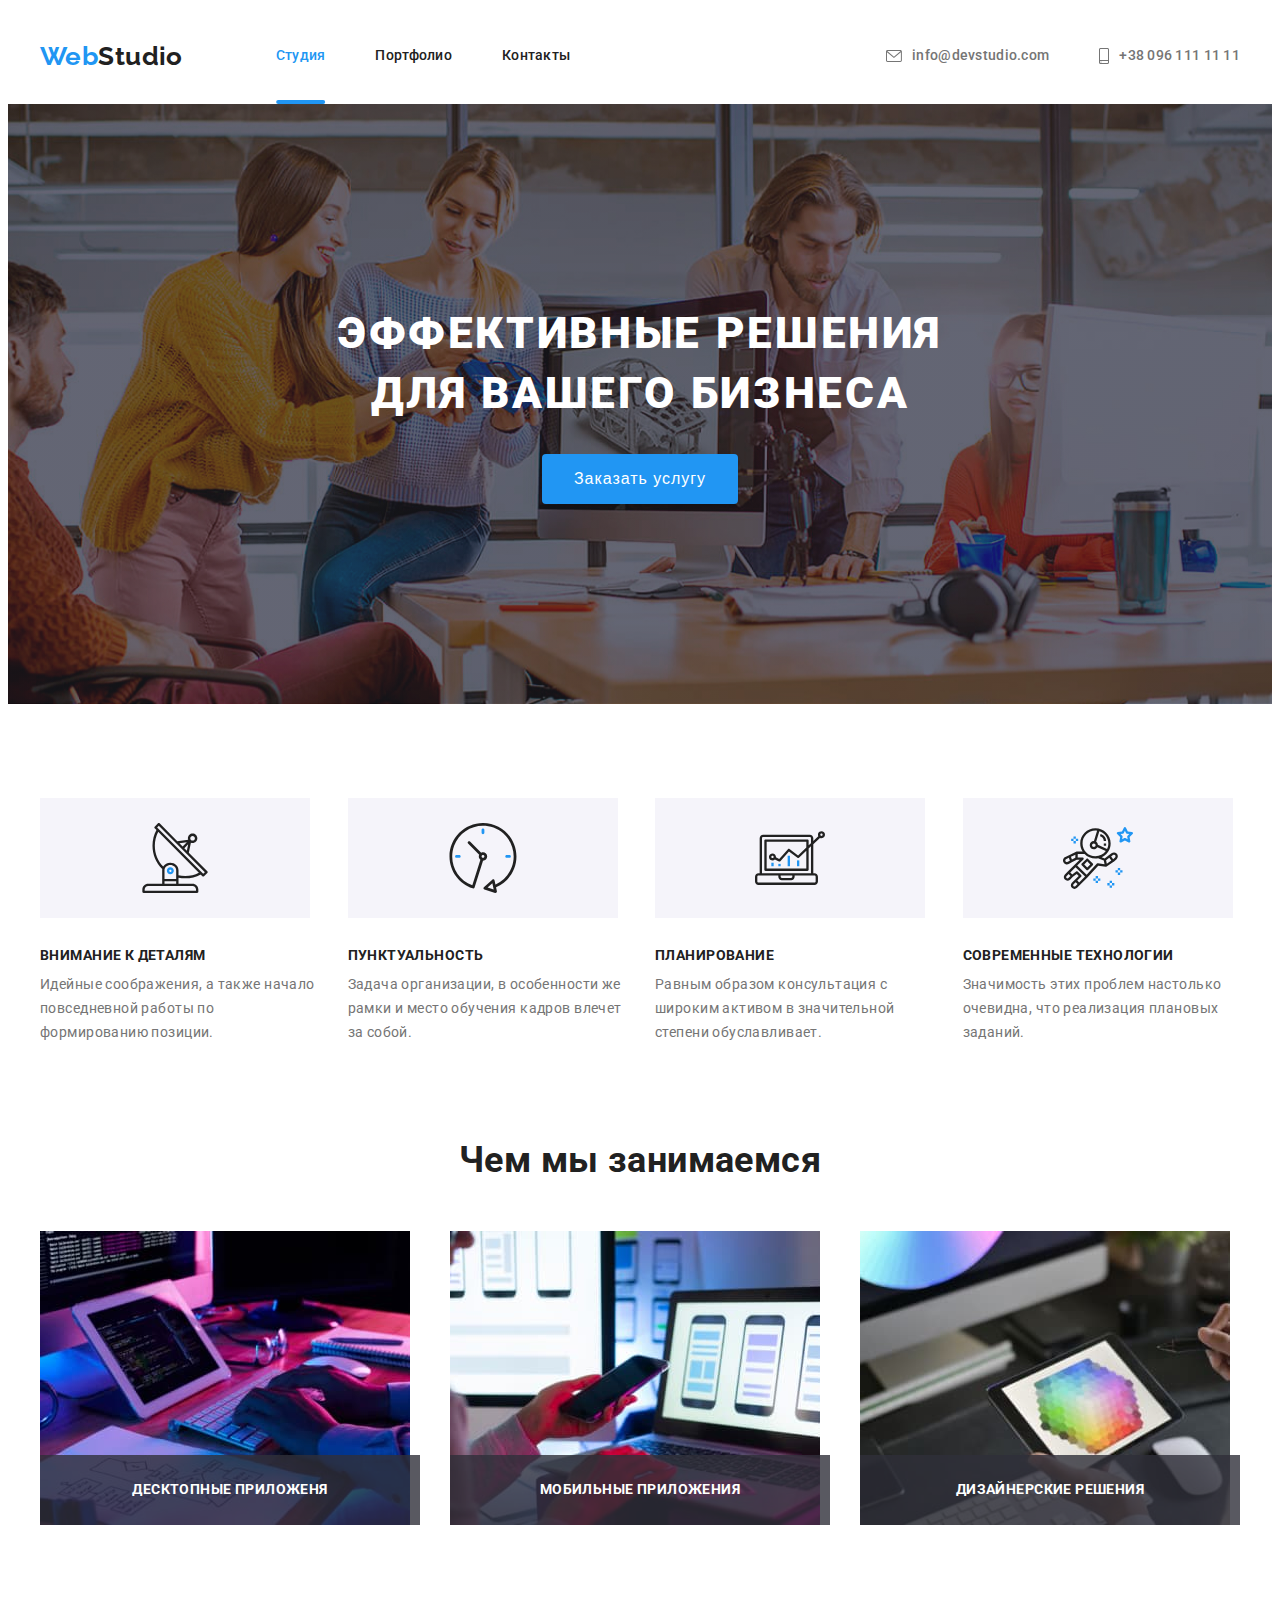
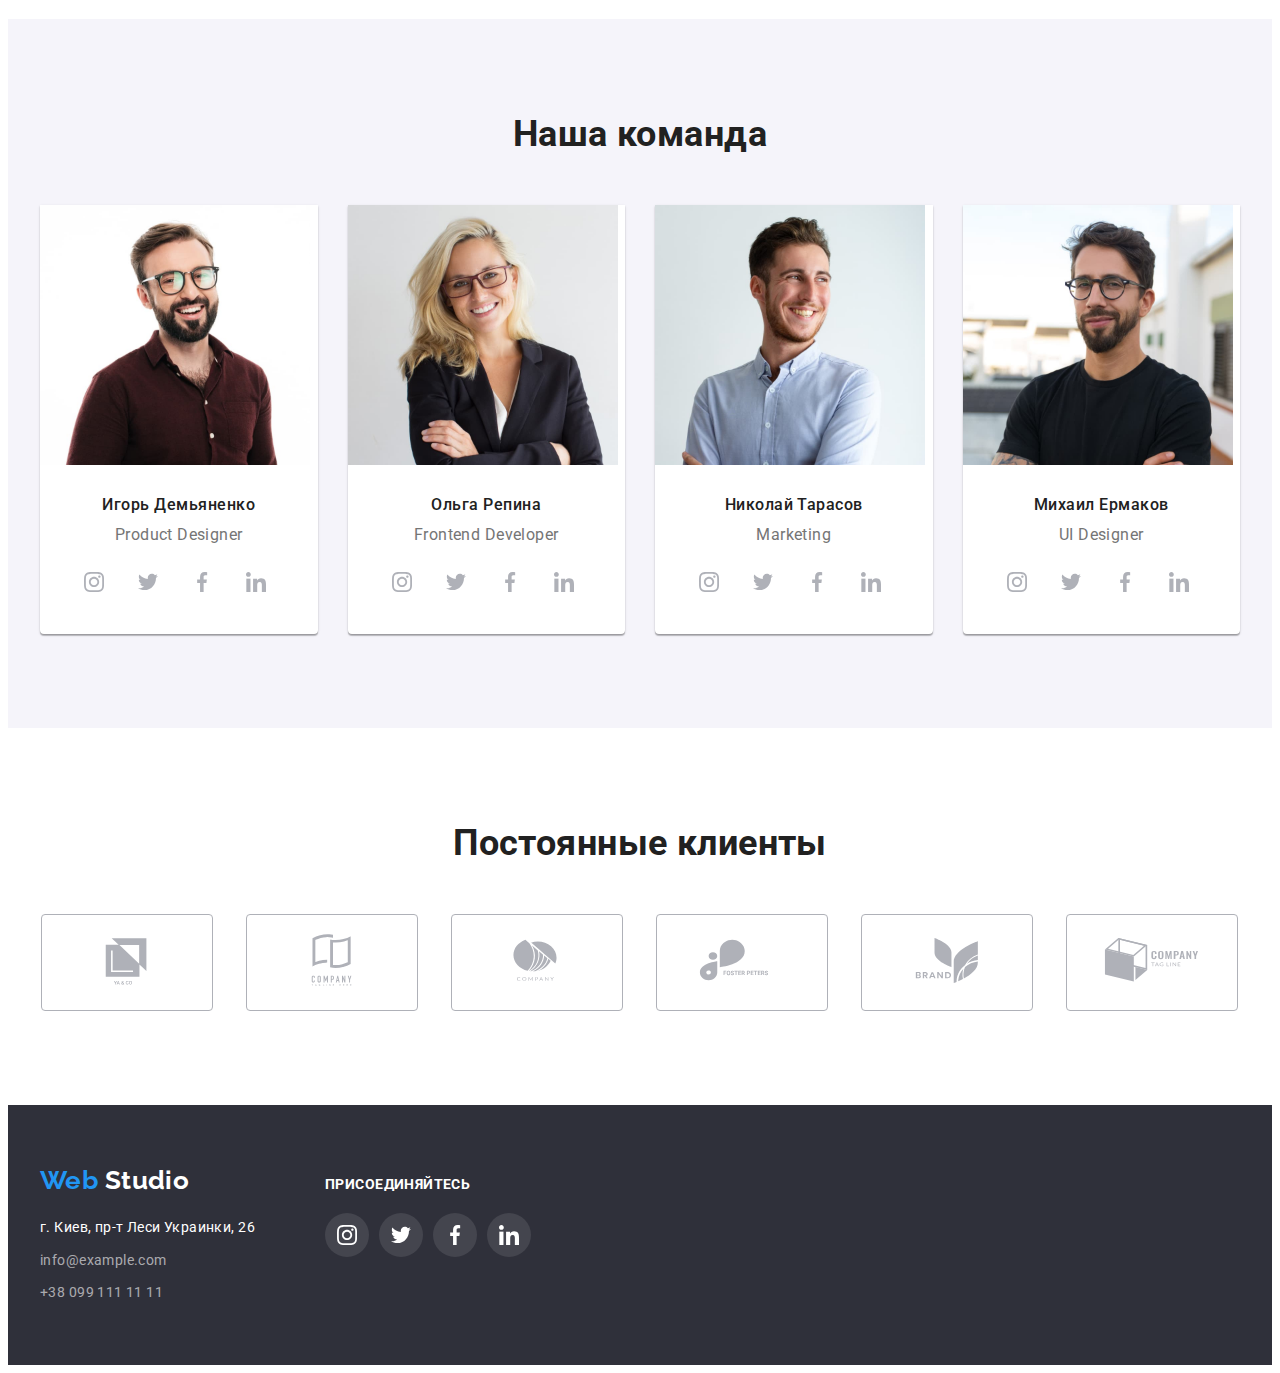
==== index.html @ 7b25728f "Клонирует репозиторий" ====
<!DOCTYPE html>
<html lang="ru">
<head>
    <meta charset="UTF-8">
    <meta http-equiv="X-UA-Compatible" content="IE=edge">
    <meta name="viewport" content="width=device-width, initial-scale=1.0">
    <link rel="preconnect" href="https://fonts.googleapis.com">
    <link rel="preconnect" href="https://fonts.gstatic.com" crossorigin>
    <link
        href="https://fonts.googleapis.com/css2?family=Anton&family=Raleway:wght@700&family=Roboto:wght@400;500;700;900&display=swap"
        rel="stylesheet">
    <link rel="stylesheet" href="https://cdnjs.cloudflare.com/ajax/libs/modern-normalize/1.1.0/modern-normalize.min.css"
        integrity="sha512-wpPYUAdjBVSE4KJnH1VR1HeZfpl1ub8YT/NKx4PuQ5NmX2tKuGu6U/JRp5y+Y8XG2tV+wKQpNHVUX03MfMFn9Q=="
        crossorigin="anonymous" referrerpolicy="no-referrer" />
    <link rel="stylesheet" href="./styles/styles.css">
    <title>Студия</title>
</head>
<body>
    <!---------- Шапка ---------->
    <header>
        <div class="header-flex container">
        <nav class="nav">
            <a href="index.html" class="link logo"><span class="logo-accent">Web</span>Studio</span></a>
            <ul class="list nav-list">
                <li class="nav-list-item"><a href="./index.html" class="current nav-list-link link">Студия</a></li>
                <li class="nav-list-item"><a href="./portfolio.html" class="nav-list-link link">Портфолио</a></li>
                <li class="nav-list-item"><a href="" class="nav-list-link link">Контакты</a></li>
            </ul>
        </nav>
        <ul class="list header-contacts-list">
            <li class="hcl-item">
                <a href="mailto:info@devstudio.com" class="link nav-contacts" lang="en">
                    <svg class="nav-icon"  width="16" height="12">
                        <use href="./images/svg/symbol-defs.svg#icon-envelope"></use>
                    </svg>
                    info@devstudio.com
                </a></li>
            <li class="hcl-item">
                <a href="tel:+380961111111" class="link nav-contacts">
                    <svg class="nav-icon"  width="10" height="16">
                        <use href="./images/svg/symbol-defs.svg#icon-smartphone" width="10px" height="16px"></use>
                    </svg>
                    +38 096 111 11 11
                </a></li>
        </ul>
        </div>
        </header>
    <!---------- Основная часть ---------->
    <main>
        <section class="sec-hero">
            <div class="hero">
                <h1 class="hero-title">Эффективные решения <br>для вашего бизнеса</h1>
                <button type="button" class="hero-btn" data-modal-open>Заказать услугу</button>
            </div>
        </section>
    <!----------- index.html/features ----------->
        <section class="section">
            <div class="container">  
                <ul class="list features-list">
                    <li class="features-list-item">
                        <div class="feature-list-icon-bg">
                            <svg class="feature-list-icon">
                                <use href="./images/svg/symbol-defs.svg#icon-antenna-1"></use>
                            </svg>
                        </div>
                        <h3 class="features-subject">Внимание к деталям</h3>
                        <p class="features-desc">Идейные соображения, а также начало повседневной работы по формированию позиции.</p>
                    </li>
                    <li class="features-list-item">
                        <div class="feature-list-icon-bg">
                            <svg class="feature-list-icon">
                                <use href="./images/svg/symbol-defs.svg#icon-clock-1"></use>
                            </svg>
                        </div>
                        <h3 class="features-subject">Пунктуальность</h3>
                        <p class="features-desc">Задача организации, в особенности же рамки и место обучения кадров влечет за собой.</p>
                    </li>
                    <li class="features-list-item">
                        <div class="feature-list-icon-bg">
                            <svg class="feature-list-icon">
                                <use href="./images/svg/symbol-defs.svg#icon-diagram-1"></use>
                            </svg>
                        </div>
                        <h3 class="features-subject">Планирование</h3>
                        <p class="features-desc">Равным образом консультация с широким активом в значительной степени обуславливает.</p>
                    </li>
                    <li class="features-list-item">
                        <div class="feature-list-icon-bg">
                            <svg class="feature-list-icon">
                                <use href="./images/svg/symbol-defs.svg#icon-astronaut-1"></use>
                            </svg>
                        </div>
                        <h3 class="features-subject">Современные технологии</h3>
                        <p class="features-desc">Значимость этих проблем настолько очевидна, что реализация плановых заданий.</p>
                    </li>
                </ul>
            </div>
        </section> 

    <!------------ index.html/Activities ------------>

        <section class="act-sec section">
            <div class="container act">
                <h2 class="act-title">Чем мы занимаемся</h2>
                <ul class="list act-list">
                    <li class="act-list-item">
                        <img src="./images/box_1.jpg" alt="Первая деятельность" width="370">
                        <div>
                            <p class="act-list-label">Десктопные приложеня</p>
                        </div>
                    </li>
                    <li class="act-list-item">
                        <img src="./images/box_2.jpg" alt="Вторая деятельность" width="370">
                        <div>
                            <p class="act-list-label">Мобильные приложения</p>
                        </div>
                    </li>
                    <li class="act-list-item">
                        <img src="./images/box_3.jpg" alt="Третья деятельность" width="370">
                        <div>
                            <p class="act-list-label">Дизайнерские решения</p>
                        </div>
                    </li>
                </ul>
            </div>
        </section>
    
    <!------------ index.html/Team ------------>

        <section class="team section">
            <div class="container">
                <h2 class="team-title">Наша команда</h2>
                <ul class="list team-list">
                    <li class="team-list-item">
                        <img src="./images/team-cards/Igor_Dem.jpg" alt="Изображение Игоря Демьяненка" width="270"> 
                        <div class="team-cards-desc">
                            <h3 class="team-names">Игорь Демьяненко</h3>
                            <p lang="en" class="team-positions">Product Designer</p>
                            <ul class="team-sm-list list">
                                <li class="sm-list-item">
                                    <a href="http://instagramm.com" aria-label="Инстаграм страница" class="team-sm-list-link" target="_blank"
                                        rel="noopener no-referrer">
                                        <svg class="sm-icon">
                                            <use href="./images/svg/symbol-defs.svg#icon-instagram"></use>
                                        </svg>
                                    </a>
                                </li>
                                <li class="sm-list-item">
                                    <a href="http://twitter.com" aria-label="Твиттер страница" class="team-sm-list-link" target="_blank"
                                        rel="noopener no-referrer">
                                        <svg class="sm-icon">
                                            <use href="./images/svg/symbol-defs.svg#icon-twitter-1"></use>
                                        </svg>
                                    </a>
                                </li>
                                <li class="sm-list-item">
                                    <a href="http://facebook.com" aria-label="Фейсбук странциа" class="team-sm-list-link" target="_blank"
                                        rel="noopener no-referrer">
                                        <svg class="sm-icon">
                                            <use href="./images/svg/symbol-defs.svg#icon-facebook-1"></use>
                                        </svg>
                                    </a>
                                </li>
                                <li class="sm-list-item">
                                    <a href="https://www.linkedin.com/" aria-label="Линкед ин страница" class="team-sm-list-link"
                                        target="_blank" rel="noopener no-referrer">
                                        <svg class="sm-icon">
                                            <use href="./images/svg/symbol-defs.svg#icon-linkedin-1"></use>
                                        </svg>
                                    </a>
                                </li>
                            </ul>
                        </div>
                    </li>
                    <li class="team-list-item">
                        <img src="./images/team-cards/Olga_Repina.jpg" alt="Изображение Ольги Репиной" width="270">
                        <div class="team-cards-desc">
                            <h3 class="team-names">Ольга Репина</h3>
                            <p lang="en" class="team-positions">Frontend Developer</p>
                            <ul class="team-sm-list list">
                                <li class="sm-list-item">
                                    <a href="http://instagramm.com" aria-label="Инстаграм страница" class="team-sm-list-link" target="_blank" rel="noopener no-referrer">
                                        <svg class="sm-icon">
                                            <use href="./images/svg/symbol-defs.svg#icon-instagram"></use>
                                        </svg>
                                    </a>
                                </li>
                                <li class="sm-list-item">
                                    <a href="http://twitter.com" aria-label="Твиттер страница" class="team-sm-list-link" target="_blank" rel="noopener no-referrer">
                                        <svg class="sm-icon">
                                            <use href="./images/svg/symbol-defs.svg#icon-twitter-1"></use>
                                        </svg>
                                    </a>
                                </li>
                                <li class="sm-list-item">
                                    <a href="http://facebook.com" aria-label="Фейсбук странциа" class="team-sm-list-link" target="_blank" rel="noopener no-referrer">
                                        <svg class="sm-icon">
                                            <use href="./images/svg/symbol-defs.svg#icon-facebook-1"></use>
                                        </svg>
                                    </a>
                                </li>
                                <li class="sm-list-item">
                                    <a href="https://www.linkedin.com/" aria-label="Линкед ин страница" class="team-sm-list-link" target="_blank" rel="noopener no-referrer">
                                        <svg class="sm-icon">
                                            <use href="./images/svg/symbol-defs.svg#icon-linkedin-1"></use>
                                        </svg>
                                    </a>
                                </li>
                            </ul>
                        </div>
                    </li>
                    <li class="team-list-item">
                        <img src="./images/team-cards/Nick_Tarasov.jpg" alt="Изображение Николая Тарасова" width="270">
                        <div class="team-cards-desc">
                            <h3 class="team-names">Николай Тарасов</h3>
                            <p lang="en" class="team-positions">Marketing</p>
                            <ul class="team-sm-list list">
                                <li class="sm-list-item">
                                    <a href="http://instagramm.com" aria-label="Инстаграм страница" class="team-sm-list-link" target="_blank"
                                        rel="noopener no-referrer">
                                        <svg class="sm-icon">
                                            <use href="./images/svg/symbol-defs.svg#icon-instagram"></use>
                                        </svg>
                                    </a>
                                </li>
                                <li class="sm-list-item">
                                    <a href="http://twitter.com" aria-label="Твиттер страница" class="team-sm-list-link" target="_blank"
                                        rel="noopener no-referrer">
                                        <svg class="sm-icon">
                                            <use href="./images/svg/symbol-defs.svg#icon-twitter-1"></use>
                                        </svg>
                                    </a>
                                </li>
                                <li class="sm-list-item">
                                    <a href="http://facebook.com" aria-label="Фейсбук странциа" class="team-sm-list-link" target="_blank"
                                        rel="noopener no-referrer">
                                        <svg class="sm-icon">
                                            <use href="./images/svg/symbol-defs.svg#icon-facebook-1"></use>
                                        </svg>
                                    </a>
                                </li>
                                <li class="sm-list-item">
                                    <a href="https://www.linkedin.com/" aria-label="Линкед ин страница" class="team-sm-list-link"
                                        target="_blank" rel="noopener no-referrer">
                                        <svg class="sm-icon">
                                            <use href="./images/svg/symbol-defs.svg#icon-linkedin-1"></use>
                                        </svg>
                                    </a>
                                </li>
                            </ul>
                        </div>
                    </li>
                    <li class="team-list-item">
                        <img src="./images/team-cards/Michael_Ermakov.jpg" alt="Изображение Михаила Ермакова" width="270">
                        <div class="team-cards-desc">
                            <h3 class="team-names">Михаил Ермаков</h3>
                            <p lang="en" class="team-positions">UI Designer</p>
                            <ul class="team-sm-list list">
                                <li class="sm-list-item">
                                    <a href="http://instagramm.com" aria-label="Инстаграм страница" class="team-sm-list-link" target="_blank"
                                        rel="noopener no-referrer">
                                        <svg class="sm-icon">
                                            <use href="./images/svg/symbol-defs.svg#icon-instagram"></use>
                                        </svg>
                                    </a>
                                </li>
                                <li class="sm-list-item">
                                    <a href="http://twitter.com" aria-label="Твиттер страница" class="team-sm-list-link" target="_blank"
                                        rel="noopener no-referrer">
                                        <svg class="sm-icon">
                                            <use href="./images/svg/symbol-defs.svg#icon-twitter-1"></use>
                                        </svg>
                                    </a>
                                </li>
                                <li class="sm-list-item">
                                    <a href="http://facebook.com" aria-label="Фейсбук странциа" class="team-sm-list-link" target="_blank"
                                        rel="noopener no-referrer">
                                        <svg class="sm-icon">
                                            <use href="./images/svg/symbol-defs.svg#icon-facebook-1"></use>
                                        </svg>
                                    </a>
                                </li>
                                <li class="sm-list-item">
                                    <a href="https://www.linkedin.com/" aria-label="Линкед ин страница" class="team-sm-list-link"
                                        target="_blank" rel="noopener no-referrer">
                                        <svg class="sm-icon">
                                            <use href="./images/svg/symbol-defs.svg#icon-linkedin-1"></use>
                                        </svg>
                                    </a>
                                </li>
                            </ul>
                        </div>
                    </li>
                </ul>
            </div>
        </section>
    <!-- ----------Clients---------- -->
    <section class="section">
        <div class="container">
            <h2 class="clients-title">Постоянные клиенты</h2>
            <ul class="clients-list list">
                <li class="clients-list-item">
                    <a href="google.com" target="_blank" rel="noopener norefferer" class="clients-list-link">
                        <svg class="clients-icon">
                            <use href="./images/svg/symbol-defs.svg#icon-logo1"></use>
                        </svg>
                    </a>
                </li>
                <li class="clients-list-item">
                    <a href="google.com" target="_blank" rel="noopener norefferer" class="clients-list-link">
                        <svg class="clients-icon">
                            <use href="./images/svg/symbol-defs.svg#icon-logo2"></use>
                        </svg>
                    </a>
                </li>
                <li class="clients-list-item">
                    <a href="google.com" target="_blank" rel="noopener norefferer" class="clients-list-link">
                        <svg class="clients-icon">
                            <use href="./images/svg/symbol-defs.svg#icon-logo3"></use>
                        </svg>
                    </a>
                </li>
                <li class="clients-list-item">
                    <a href="google.com" target="_blank" rel="noopener norefferer" class="clients-list-link">
                        <svg class="clients-icon">
                            <use href="./images/svg/symbol-defs.svg#icon-logo4"></use>
                        </svg>
                    </a>
                </li>
                <li class="clients-list-item">
                    <a href="google.com" target="_blank" rel="noopener norefferer" class="clients-list-link">
                        <svg class="clients-icon">
                            <use href="./images/svg/symbol-defs.svg#icon-logo5"></use>
                        </svg>
                    </a>
                </li>
                <li class="clients-list-item">
                    <a href="google.com" target="_blank" rel="noopener norefferer" class="clients-list-link">
                        <svg class="clients-icon">
                            <use href="./images/svg/symbol-defs.svg#icon-logo6"></use>
                        </svg>
                    </a>
                </li>
            </ul>
        </div>
    </section>
    </main>
    <!----------Подвал---------->
    <footer class="footer">
        <div class="container footer-flex">
            <div class="footer-adress">
            <a href="/" class="link logo"><span class="logo-accent">Web</span>
                <span class="footer-logo">Studio</span>
            </a>
            <address class="footer-adress">
                <ul class="list footer-list">
                    <li class="footer-list-item"><a href="https://www.google.com/maps/place/%D0%B1%D1%83%D0%BB%D1%8C%D0%B2%D0%B0%D1%80+%D0%9B%D0%B5%D1%81%D1%96+%D0%A3%D0%BA%D1%80%D0%B0%D1%97%D0%BD%D0%BA%D0%B8,+26,+%D0%9A%D0%B8%D1%97%D0%B2,+02000/@50.4265807,30.5361971,17z/data=!3m1!4b1!4m5!3m4!1s0x40d4cf0e033ecbe9:0x57a4dffefec77da0!8m2!3d50.4265807!4d30.5383858" target="_blank" rel="noopener norefferer" class="link footer-link">г. Киев, пр-т Леси Украинки, 26</a></li>
                    <li class="footer-list-item"><a href="mailto:info@example.com" class="link footer-contacts">info@example.com</a></li>
                    <li class="footer-list-item"><a href="tel:+380991111111" class="link footer-contacts">+38 099 111 11 11</a></li>
                </ul>
            </address>
            </div>
            <div class="footer-sm">
                <h3>присоединяйтесь</h3>
                <ul class="footer-sm-list list">
                    <li class="footer-sm-list-item">
                        <a href="" class="footer-sm-list-link" target="_blank" rel="noopener norefferer">
                        <svg class="footer-sm-icon">
                            <use href="./images/svg/symbol-defs.svg#icon-instagram"></use>
                        </svg>
                        </a>
                    </li>
                    <li class="footer-sm-list-item">
                        <a href="" class="footer-sm-list-link" target="_blank" rel="noopener norefferer">
                        <svg class="footer-sm-icon">
                            <use href="./images/svg/symbol-defs.svg#icon-twitter-1"></use>
                        </svg>
                        </a>
                    </li>
                    <li class="footer-sm-list-item">
                        <a href="" class="footer-sm-list-link" target="_blank" rel="noopener norefferer">
                        <svg class="footer-sm-icon">
                            <use href="./images/svg/symbol-defs.svg#icon-facebook-1"></use>
                        </svg>
                        </a>
                    </li>
                    <li class="footer-sm-list-item">
                        <a href="" class="footer-sm-list-link" target="_blank" rel="noopener norefferer">
                        <svg class="footer-sm-icon">
                            <use href="./images/svg/symbol-defs.svg#icon-linkedin-1"></use>
                        </svg>
                        </a>
                    </li>
                </ul>
            </div>
        </div>
    </footer>
    <div class="backdrop is-hidden" data-modal>
        <div class="modal">
            <button type="button" class="modal-close-btn" data-modal-close>
                <svg class="icon-close">
                    <use href="images/svg/symbol-defs.svg#icon-close"></use>
                </svg>
            </button>
            <form class="form">
                <h2 class="form-title">Оставьте свои данные, мы вам перезвоним</h2>
                <div class="form-field">
                    <label for="name" class="form-field-title">Имя</label>
                    <input type="text" name="name" id="name" placeholder="Имя">
                </div>
                <div class="form-field"> 
                    <label for="tel">Телефон</label>
                    <input type="tel" name="tel" id="tel">
                </div>
                <div class="form-field"> 
                    <label for="email">Почта</label>
                    <input type="email" name="" id="">
                </div>
                <div class="form-field">
                    <label for="comment">Комментарий</label>
                    <textarea class="comment" name="comment" id="comment" rows="10" placeholder="Введите текст"></textarea>
                </div>
                    <input type="checkbox" name="policy" id="policy">
                    <label for="policy">Соглашаюсь с рассылкой и принимаю Условия договора</label>
            </form>
        </div>
    </div>
    <script src="./js/modal.js"></script>
</body>
</html>
---- styles/styles.css ----
:root {
  --primary-text-color: #212121;
  --secondary-text-color: #757575;
  --third-text-color: #fff;
  --accent-color: #2196f3;
  --btn-bgc-color: #2196f3;
  --primary-font: "Roboto", sans-serif;
  --primary-bgc: #fff;
  --secondary-bgc: #2f303a;
  --third-bgc: #f5f4fa;
  --primary-font-size: 14px;
  --primary-letter-spacing: 0.03em;
  --primary-sm-icon-fill: #afb1b8;
  --primary-trans-duration: 250ms;
  --primary-cubic: cubic-bezier(0.4, 0, 0.2, 1);
}

body {
  font-family: var(--primary-font);
  color: var(--primary-text-color);
  background-color: var(--primary-bgc);
  font-size: var(--primary-font-size);
  letter-spacing: var(--primary-letter-spacing);
}

p,
h1,
h2,
h3,
h4,
h5,
h6 {
  margin: 0;
}

ul {
  margin: 0;
  padding: 0;
}

button {
  cursor: pointer;
}

img {
  max-width: 100%;
  height: auto;
  display: block;
}

.list {
  list-style: none;
}

/* -----------Header----------- */
.header-flex {
  display: flex;
  padding-top: 24px;
  padding-bottom: 24px;
  align-items: center;
}

.header {
  border: 1px solid #ececec;
}

.section {
  padding-top: 94px;
  padding-bottom: 94px;
}

.container {
  width: 1200px;
  margin-left: auto;
  margin-right: auto;
  padding-left: 15px;
  padding-right: 15px;
}

.nav {
  display: flex;
  align-items: center;
}

.link {
  text-decoration: none;
}

.logo {
  display: block;
  font-family: "Raleway", sans-serif;
  font-weight: 700;
  font-size: 26px;
  line-height: 1.19;
  color: var(--primary-text-color);
}

.logo-accent {
  color: var(--accent-color);
}

.nav-list {
  display: flex;
  margin-left: 93px;
}

.nav-list-item:not(:last-child) {
  margin-right: 50px;
}

.nav-list-link {
  display: block;
  position: relative;
  font-weight: 500;
  font-size: 14px;
  line-height: 1.14;
  letter-spacing: 0.02em;
  color: var(--primary-text-color);
  padding-top: 16px;
  padding-bottom: 16px;
  transition-property: color;
  transition-duration: var(--primary-trans-duration);
  transition-timing-function: var(--primary-cubic);
}

.nav-list-link:hover,
.nav-list-link:focus {
  color: var(--accent-color);
}

.current {
  color: var(--accent-color);
}

.current::after {
  content: "";
  width: 100%;
  height: 4px;
  position: absolute;
  margin-top: 20px;
  top: 100%;
  left: 50%;
  transform: translate(-50%);
  background-color: var(--accent-color);
  border-radius: 2px;
}

.header-contacts-list {
  display: flex;
  margin-left: auto;
}

.header-contacts-list .hcl-item + .hcl-item {
  margin-left: 50px;
}

.nav-icon {
  margin-right: 10px;
  fill: currentColor;
}

.nav-contacts {
  display: flex;
  align-items: center;
  font-weight: 500;
  font-size: 14px;
  line-height: 1.14;
  letter-spacing: 0.02em;
  color: var(--secondary-text-color);
  transition-property: color;
  transition-duration: var(--primary-trans-duration);
  transition-timing-function: var(--primary-cubic);
}

.nav-contacts:hover,
.nav-contacts:focus {
  color: var(--accent-color);
}

/* -----------index.html------------ */

/* -----------index.html/hero----------- */

.sec-hero {
  max-width: 1600px;
  max-height: 600px;
  margin: 0 auto;
  padding-top: 200px;
  padding-bottom: 200px;
  background-color: #c4c4c4;
  background-image: linear-gradient(
      rgba(47, 48, 58, 0.4),
      rgba(47, 48, 58, 0.4)
    ),
    url(../images/hero.jpg);
  background-repeat: no-repeat;
  background-size: cover;
  background-position: center;
}

.hero {
  text-align: center;
  color: var(--third-text-color);
}

.hero-title {
  font-weight: 900;
  font-size: 44px;
  line-height: 1.36;
  text-align: center;
  letter-spacing: 0.06em;
  text-transform: uppercase;
}

.hero-btn {
  margin-top: 30px;
  padding: 10px 32px;
  font-weight: 400;
  font-size: 16px;
  line-height: 1.87;
  letter-spacing: 0.06em;
  background-color: var(--btn-bgc-color);
  color: var(--third-text-color);
  border: none;
  box-shadow: 0px 4px 4px rgba(0, 0, 0, 0.15);
  border-radius: 4px;
  transition-property: background-color;
  transition-duration: var(--primary-trans-duration);
  transition-timing-function: var(--primary-cubic);
}

.hero-btn:hover,
.hero-btn:focus {
  background-color: #188ce8;
  cursor: pointer;
}

/* ---------- index.html/features ---------- */
.features-list {
  display: flex;
  flex-direction: row;
  flex-wrap: wrap;
}

.features-list-item {
  width: calc((100% - 90px) / 4);
}

.features-list-item:not(:last-child) {
  margin-right: 30px;
}

.feature-list-icon-bg {
  display: flex;
  background-color: #f5f4fa;
  width: 270px;
  height: 120px;
  margin-bottom: 30px;
  align-items: center;
  justify-content: center;
}

.feature-list-icon {
  width: 70px;
  height: 70px;
}

.act-title,
.team-title,
.clients-title {
  font-size: 36px;
  line-height: 1.17;
  text-align: center;
}

.features-subject {
  font-weight: 700;
  font-size: var(--primary-font-size);
  line-height: 1.14;
  text-transform: uppercase;
  margin-bottom: 10px;
}

.features-desc {
  line-height: 1.71;
  color: var(--secondary-text-color);
}

/* ---------- index.html/Activities ----------*/
.act-sec {
  padding-top: 0;
}
.act {
  display: flex;
  flex-wrap: wrap;
  flex-direction: column;
}

.act-list,
.team-list {
  display: flex;
  flex-wrap: wrap;
  margin-top: 50px;
}

.act-list-item {
  position: relative;
  width: calc((100% - 60px) / 3);
}

.act-list-item > div {
  display: flex;
  justify-content: center;
  align-items: center;
  position: absolute;
  width: 100%;
  height: 70px;
  bottom: 0;
  background-color: rgba(47, 48, 58, 0.8);
}

.act-list-label {
  font-weight: 700;
  line-height: 1.14;
  color: var(--third-text-color);
  letter-spacing: var(--primary-letter-spacing);
  text-transform: uppercase;
}

.act .act-list .act-list-item + .act-list-item {
  margin-left: 30px;
}

/* ---------- index.html/Team ----------*/

.team {
  background-color: var(--third-bgc);
}

.team-list {
  display: flex;
  flex-wrap: wrap;
  margin-top: 50px;
}

.team-list-item {
  width: calc((100% - 90px) / 4);
  background-color: var(--primary-bgc);
  box-shadow: 0px 1px 3px rgba(0, 0, 0, 0.12), 0px 1px 1px rgba(0, 0, 0, 0.14),
    0px 2px 1px rgba(0, 0, 0, 0.2);
  border-radius: 0px 0px 4px 4px;
}

.team-list-item:not(:last-child) {
  margin-right: 30px;
}

.team-cards-desc {
  text-align: center;
  padding-top: 30px;
}

.team-names {
  margin-bottom: 10px;
  font-weight: 500;
  font-size: 16px;
  line-height: 1.19;
  letter-spacing: var(--primary-letter-spacing);
}

.team-positions {
  font-size: 16px;
  line-height: 1.19;
  color: var(--secondary-text-color);
}

.team-sm-list {
  display: flex;
  margin: 16px 32px 30px 32px;
}

.sm-list-item:not(:last-child) {
  margin-right: 10px;
}

.team-sm-list-link {
  display: flex;
  justify-content: center;
  align-items: center;
  width: 44px;
  height: 44px;
  background-color: var(--primary-bgc);
  border-radius: 50%;
  transition-property: background-color;
  transition-duration: var(--primary-trans-duration);
  transition-timing-function: var(--primary-cubic);
}

.team-sm-list-link:hover,
.team-sm-list-link:focus {
  background-color: var(--accent-color);
}

.sm-icon {
  width: 20px;
  height: 20px;
  fill: var(--primary-sm-icon-fill);
  transition-property: fill;
  transition-duration: var(--primary-trans-duration);
  transition-timing-function: var(--primary-cubic);
}

.team-sm-list-link:hover .sm-icon {
  fill: #fff;
}

.team-sm-list-link:focus .sm-icon {
  fill: #fff;
}

/* ---------- index.html/Clients ----------*/

.clients-title {
  margin-bottom: 50px;
}
.clients-list {
  display: flex;
}

.clients-list-item {
  display: flex;
  width: calc((100% - 150px) / 6);
  align-items: center;
  justify-content: center;
}

.clients-list-item:not(:last-child) {
  margin-right: 30px;
}

.clients-icon {
  width: 106px;
  height: 60px;
  fill: #afb1b8;
  transition-property: fill;
  transition-duration: var(--primary-trans-duration);
  transition-timing-function: var(--primary-cubic);
}

.clients-list-link {
  display: block;
  padding: 16px 32px;
  border: 1px solid #afb1b8;
  border-radius: 4px;
  transition-property: color, border;
  transition-duration: var(--primary-trans-duration);
  transition-timing-function: var(--primary-cubic);
}

.clients-list-link:hover,
.clients-list-link:focus {
  color: var(--accent-color);
  border: 1px solid var(--accent-color);
  border-radius: 4px;
}

.clients-list-link:hover .clients-icon {
  fill: currentColor;
}

.clienst-list-link:focus .clients-icon {
  fill: currentColor;
}

/* -----------portfolio.html ----------- */

.portfolio-menu {
  display: flex;
  justify-content: center;
  margin-bottom: 50px;
}

.portfolio-list-btn {
  padding: 6px 22px;
  font-family: var(--primary-font);
  font-size: 16px;
  line-height: 1.625;
  font-weight: 500;
  background-color: var(--third-bgc);
  border: 0;
  border-radius: 4px;
  cursor: pointer;
  transition-property: background-color, color;
  transition-duration: var(--primary-trans-duration);
  transition-timing-function: var(--primary-cubic);
}

.all {
  padding: 6px 22px;
  font-family: var(--primary-font);
  font-size: 16px;
  line-height: 1.625;
  font-weight: 500;
  background-color: var(--btn-bgc-color);
  color: var(--third-text-color);
  border: 0;
  cursor: pointer;
  box-shadow: 0px 3px 1px rgba(0, 0, 0, 0.1), 0px 1px 2px rgba(0, 0, 0, 0.08),
    0px 2px 2px rgba(0, 0, 0, 0.12);
}

.portfolio-list-btn:hover,
.portfolio-list-btn:focus {
  background-color: var(--btn-bgc-color);
  color: var(--third-text-color);
  box-shadow: 0px 3px 1px rgba(0, 0, 0, 0.1), 0px 1px 2px rgba(0, 0, 0, 0.08),
    0px 2px 2px rgba(0, 0, 0, 0.12);
}

.plbtns:not(:last-child) {
  margin-right: 8px;
}

.portfolio-list {
  display: flex;
  flex-wrap: wrap;
}
.portfolio-list-item {
  width: calc((100% - 60px) / 3);
}

.portfolio-card {
  padding: 20px 24px;
  border-right: 1px solid #eeeeee;
  border-bottom: 1px solid #eeeeee;
  border-left: 1px solid #eeeeee;
}
.portfolio-list-link {
  display: block;
  transition-property: box-shadow;
  transition-duration: var(--primary-trans-duration);
  transition-timing-function: var(--primary-cubic);
}

.portfolio-card-thumb {
  position: relative;
  overflow: hidden;
}

.portfolio-card-overlay {
  display: flex;
  padding: 0 24px;
  align-items: center;
  position: absolute;
  width: 100%;
  height: 100%;
  transform: translateY(0);
  background-color: rgba(33, 150, 243, 0.9);
  transition: transform 250ms var(--primary-cubic);
}

.portfolio-card-overlay-text {
  font-size: 18px;
  line-height: 1.56;
  color: var(--third-text-color);
}

.portfolio-list-link:hover .portfolio-card-overlay {
  transform: translateY(-100%);
}

.portfolio-list-link:hover,
.portfolio-list-link:focus {
  box-shadow: 0px 1px 1px rgba(0, 0, 0, 0.12), 0px 4px 4px rgba(0, 0, 0, 0.06),
    1px 4px 6px rgba(0, 0, 0, 0.16);
}

.portfolio-list-item:not(:nth-child(3n)) {
  margin-right: 30px;
}

.portfolio-list-item:not(:nth-last-child(-n + 3)) {
  margin-bottom: 30px;
}

.hidden {
  position: absolute;
  width: 1px;
  height: 1px;
  margin: -1px;
  padding: 0;
  overflow: hidden;
  border: 0;
  clip: rect(0 0 0 0);
}

.portfolio-list-title {
  font-size: 18px;
  line-height: 2;
  letter-spacing: 0.06em;
  color: var(--primary-text-color);
}

.portfolio-list-desc {
  font-weight: 400;
  font-size: 16px;
  line-height: 1.87;
  color: var(--secondary-text-color);
}

/* ---------- Footer ---------- */

.footer {
  padding-top: 60px;
  padding-bottom: 60px;
  background-color: var(--secondary-bgc);
}

.footer-flex {
  display: flex;
  align-items: baseline;
}

.footer-logo {
  color: var(--third-text-color);
}

.footer-link {
  color: var(--third-text-color);
}

.footer-contacts {
  color: #ffffff99;
  transition-property: color;
  transition-duration: var(--primary-trans-duration);
  transition-timing-function: var(--primary-cubic);
}

.footer-contacts:hover,
.footer-contacts:focus {
  color: var(--third-text-color);
}

.footer-list {
  margin-top: 20px;
}

.footer-list {
  font-style: normal;
  letter-spacing: 0.03em;
  line-height: 1.71;
}

.footer-list-item {
  line-height: 1.71;
}

.footer-list-item:not(:last-child) {
  margin-bottom: 9px;
}

.footer-sm {
  margin-left: 70px;
}

.footer-sm h3 {
  font-size: 14px;
  font-weight: 700;
  line-height: 1.14;
  color: var(--third-text-color);
  text-transform: uppercase;
}

.footer-sm-list {
  display: flex;
}

.footer-sm-list-item:not(:last-child) {
  margin-right: 10px;
}

.footer-sm-list-link {
  display: flex;
  justify-content: center;
  align-items: center;
  margin-top: 20px;
  width: 44px;
  height: 44px;
  background-color: rgba(255, 255, 255, 0.1);
  border-radius: 50%;
  transition-property: background-color;
  transition-duration: var(--primary-trans-duration);
  transition-timing-function: var(--primary-cubic);
}

.footer-sm-icon {
  width: 20px;
  height: 20px;
  fill: #fff;
}

.footer-sm-list-link:hover,
.footer-sm-list-link:focus {
  background-color: var(--accent-color);
}

.backdrop {
  position: fixed;
  top: 0;
  width: 100vw;
  height: 100vh;
  transform: scale(1);
  background-color: rgba(0, 0, 0, 0.2);
}

.is-hidden {
  opacity: 0;
  pointer-events: none;
  visibility: hidden;
}

.backdrop.is-hidden .modal {
  transform: translate(-50%, -50%) scale(0.1);
}

.modal {
  position: absolute;
  width: 528px;
  height: 581px;
  top: 50%;
  left: 50%;
  transform: translate(-50%, -50%) scale(1);
  background-color: var(--third-bgc);
  transition: transform var(--primary-trans-duration) var(--primary-cubic);
}

.icon-close {
  width: 18px;
  height: 18px;
}

.modal-close-btn {
  position: absolute;
  display: flex;
  justify-content: center;
  align-items: center;
  top: 0;
  right: 0;
  transform: translate(50%, -50%);
  width: 30px;
  height: 30px;
  border-radius: 50%;
  border: 1px solid rgba(0, 0, 0, 0.1);
}

.form {
  padding: 40px;
}

.form-title {
  margin-bottom: 12px;
  font-weight: 700;
  font-size: 20px;
  line-height: 1.15;
  color: var(--primary-text-color);
  text-align: center;
  letter-spacing: var(--primary-letter-spacing);
}

.form-field {
  display: flex;
  flex-direction: column;
}

.form-field input {
  margin-bottom: 10px;
}

.form-field-title {
  font-size: 12px;
  line-height: 1.16;
  letter-spacing: 0.01em;
  color: var(--secondary-text-color);
  margin-bottom: 4px;
}

.comment {
  border: 1px solid rgba(33, 33, 33, 0.2);
  border-radius: 4px;
  resize: none;
}
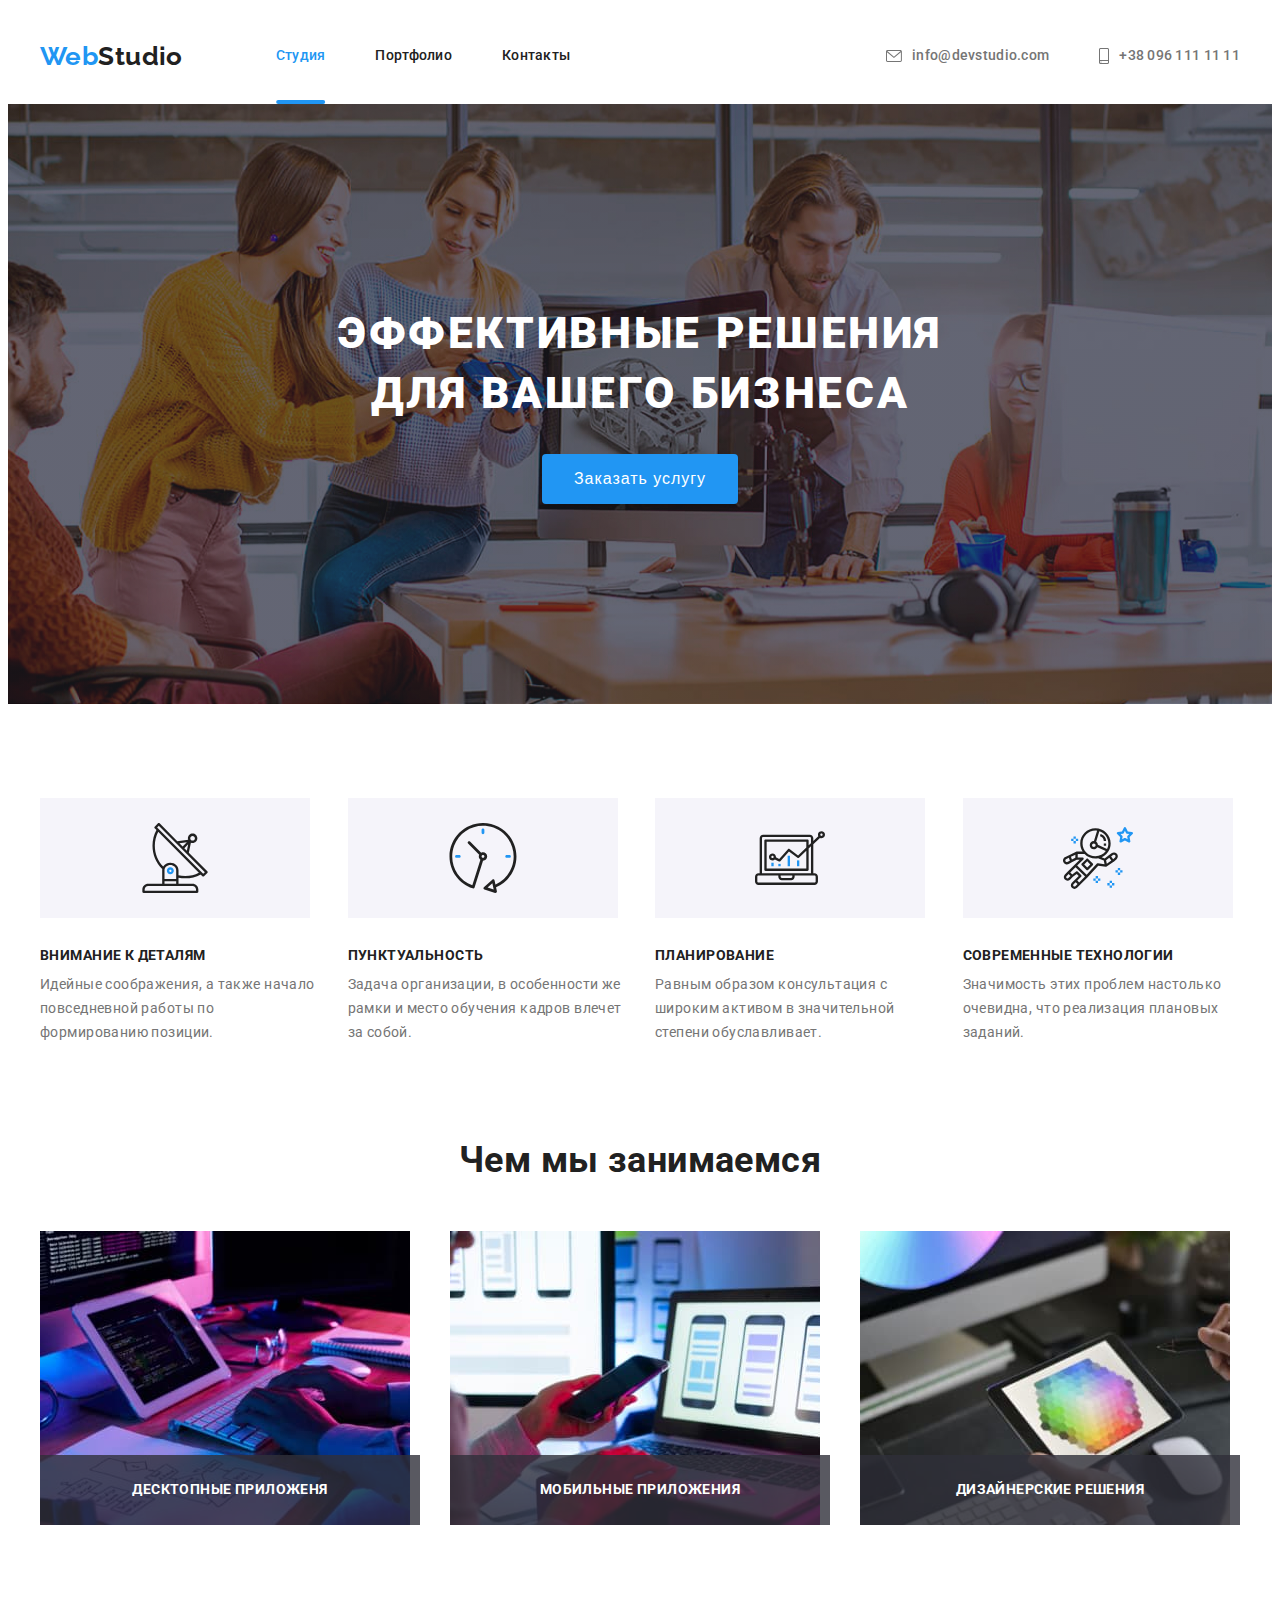
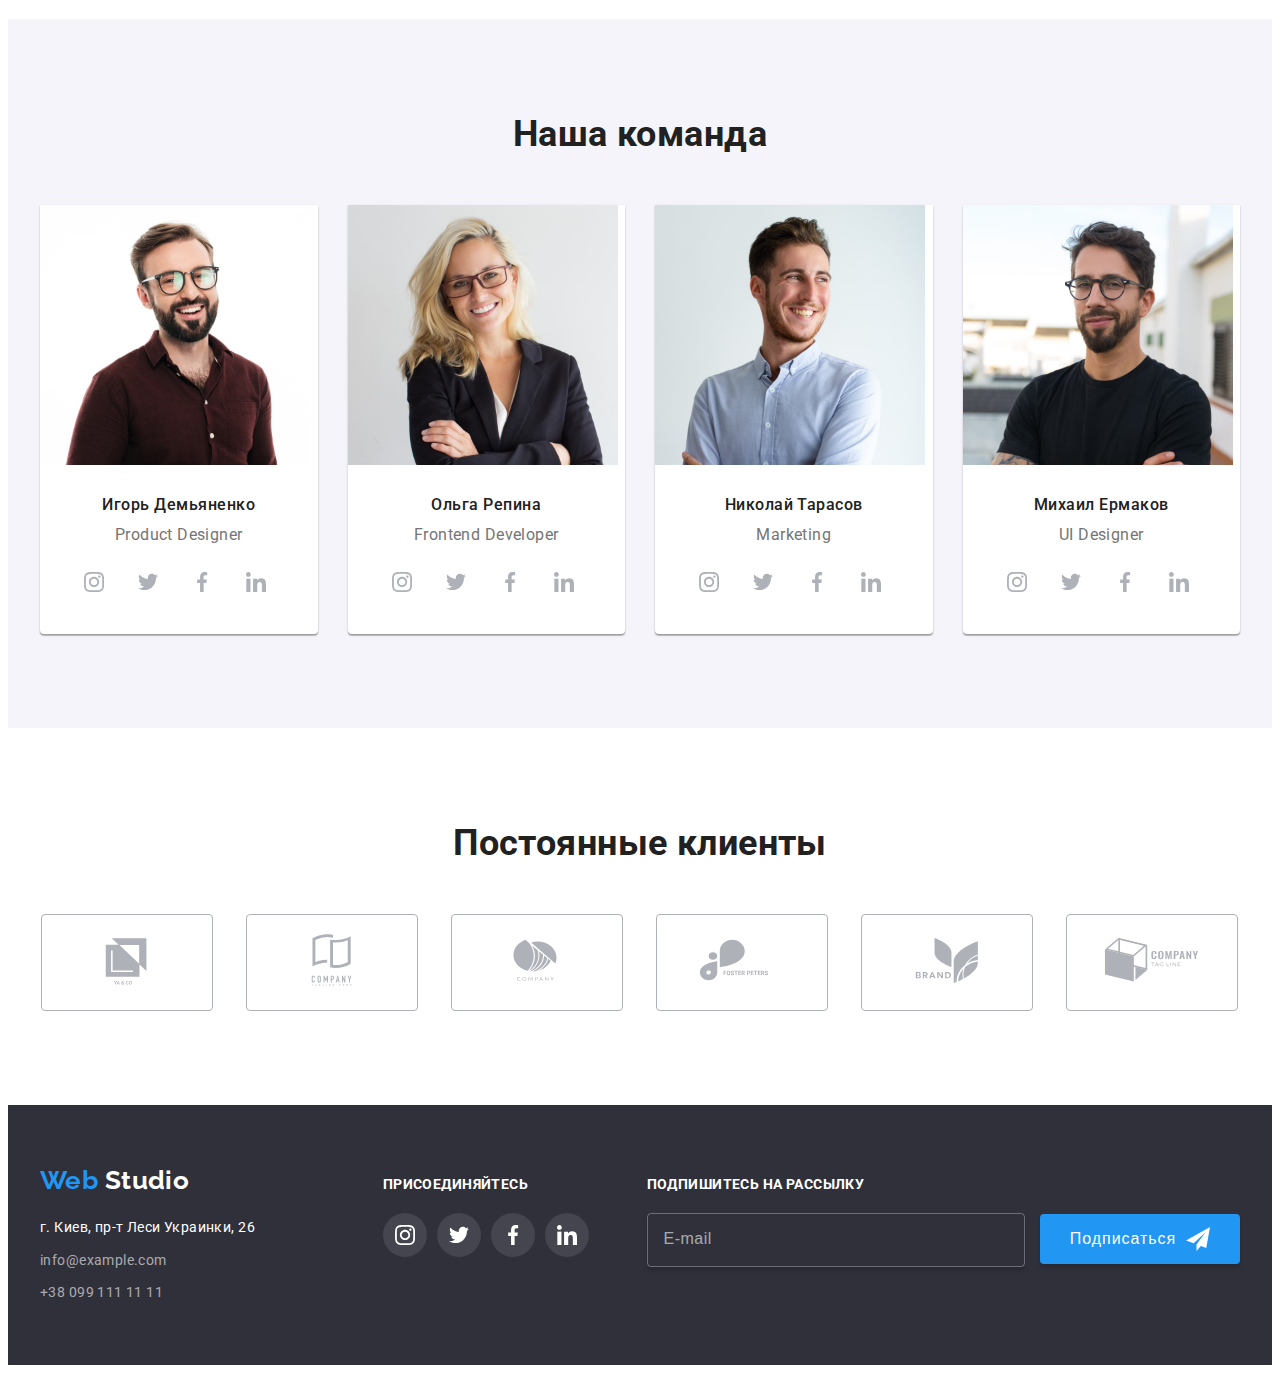
==== commit 2f729d92: "Дз" ====
--- a/index.html
+++ b/index.html
@@ -393,8 +393,21 @@
                     </li>
                 </ul>
             </div>
+                <form>
+                    <label for="email-sub" class="label-email-sub">Подпишитесь на рассылку</label>
+                    <input type="email" name="email" id="email-sub" class="email-sub" placeholder="E-mail">
+                    <button type="submit" class="email-sub-btn">
+                        <div class="btn-wrap">
+                        <span class="sub-in">Подписаться</span>
+                        <svg class="email-sub-btn-icon">
+                            <use href="./images/svg/symbol-defs.svg#icon-send"></use>
+                        </svg>
+                        </div>
+                    </button>
+                </form>  
         </div>
     </footer>
+    <!----------Модалка---------->
     <div class="backdrop is-hidden" data-modal>
         <div class="modal">
             <button type="button" class="modal-close-btn" data-modal-close>
@@ -406,22 +419,36 @@
                 <h2 class="form-title">Оставьте свои данные, мы вам перезвоним</h2>
                 <div class="form-field">
                     <label for="name" class="form-field-title">Имя</label>
-                    <input type="text" name="name" id="name" placeholder="Имя">
+                    <input type="text" name="name" id="name" placeholder=" " class="form-input">
+                    <svg class="form-icon">
+                        <use href="images/svg/symbol-defs.svg#icon-person"></use>
+                    </svg>
                 </div>
                 <div class="form-field"> 
-                    <label for="tel">Телефон</label>
-                    <input type="tel" name="tel" id="tel">
+                    <label for="tel" class="form-field-title">Телефон</label>
+                    <input type="tel" name="tel" id="tel" class="form-input">
+                    <svg class="form-icon">
+                        <use href="images/svg/symbol-defs.svg#icon-form-phone"></use>
+                    </svg>
                 </div>
                 <div class="form-field"> 
-                    <label for="email">Почта</label>
-                    <input type="email" name="" id="">
+                    <label for="email" class="form-field-title">Почта</label>
+                    <input type="email" name="email" id="email" class="form-input">
+                    <svg class="form-icon">
+                        <use href="images/svg/symbol-defs.svg#icon-form-email"></use>
+                    </svg>
                 </div>
                 <div class="form-field">
-                    <label for="comment">Комментарий</label>
+                    <label for="comment" class="form-field-title">Комментарий</label>
                     <textarea class="comment" name="comment" id="comment" rows="10" placeholder="Введите текст"></textarea>
                 </div>
-                    <input type="checkbox" name="policy" id="policy">
-                    <label for="policy">Соглашаюсь с рассылкой и принимаю Условия договора</label>
+                <div class="policy-wrap">
+                    <label class="chekbox-label">
+                    <input type="checkbox" name="policy" id="policy" class="checkbox">    
+                    <span class="checkbox-icon"></span>
+                    Соглашаюсь с рассылкой и принимаю<a href="">Условия договора</a></label>
+                </div>
+                <button type="submit" class="form-btn">Отправить</button>
             </form>
         </div>
     </div>
--- a/styles/styles.css
+++ b/styles/styles.css
@@ -619,6 +619,7 @@
 .footer-flex {
   display: flex;
   align-items: baseline;
+  justify-content: space-between;
 }
 
 .footer-logo {
@@ -663,7 +664,8 @@
   margin-left: 70px;
 }
 
-.footer-sm h3 {
+.footer-sm h3,
+.label-email-sub {
   font-size: 14px;
   font-weight: 700;
   line-height: 1.14;
@@ -704,6 +706,62 @@
   background-color: var(--accent-color);
 }
 
+.label-email-sub {
+  display: block;
+  margin-bottom: 20px;
+}
+
+.email-sub {
+  height: 50px;
+  width: 358px;
+  background-color: transparent;
+  border: 1px solid rgba(255, 255, 255, 0.3);
+  border-radius: 4px;
+  box-shadow: 0px 4px 4px rgba(0, 0, 0, 0.15);
+  color: var(--third-text-color);
+  padding-left: 16px;
+}
+
+.email-sub::placeholder {
+  font-size: 16px;
+  line-height: 1.16;
+  letter-spacing: var(--primary-letter-spacing);
+  color: rgba(255, 255, 255, 0.6);
+}
+
+.email-sub-btn {
+  display: inline-block;
+  width: 200px;
+  height: 50px;
+  padding: 0;
+  background-color: var(--btn-bgc-color);
+  border: none;
+  box-shadow: 0px 4px 4px rgba(0, 0, 0, 0.15);
+  border-radius: 4px;
+  margin-left: 12px;
+}
+
+.sub-in {
+  font-weight: 400;
+  font-size: 16px;
+  line-height: 1.87;
+  letter-spacing: 0.06em;
+  color: var(--third-text-color);
+}
+
+.email-sub-btn-icon {
+  width: 24px;
+  height: 24px;
+  fill: #fff;
+  margin-left: 10px;
+}
+.btn-wrap {
+  display: flex;
+  align-items: center;
+  justify-content: center;
+}
+
+/* ------------Модалка----------- */
 .backdrop {
   position: fixed;
   top: 0;
@@ -730,31 +788,39 @@
   top: 50%;
   left: 50%;
   transform: translate(-50%, -50%) scale(1);
-  background-color: var(--third-bgc);
+  background-color: var(--primary-bgc);
   transition: transform var(--primary-trans-duration) var(--primary-cubic);
 }
 
 .icon-close {
   width: 18px;
   height: 18px;
+  color: currentColor;
 }
 
 .modal-close-btn {
   position: absolute;
   display: flex;
-  justify-content: center;
-  align-items: center;
-  top: 0;
-  right: 0;
-  transform: translate(50%, -50%);
   width: 30px;
   height: 30px;
+  background-color: var(--primary-bgc);
+  justify-content: center;
+  align-items: center;
+  top: 8px;
+  right: 8px;
+  color: #000000;
   border-radius: 50%;
   border: 1px solid rgba(0, 0, 0, 0.1);
 }
 
+.modal-close-btn:focus,
+.modal-close-btn:hover {
+  fill: var(--accent-color);
+}
+
 .form {
   padding: 40px;
+  min-height: 581px;
 }
 
 .form-title {
@@ -769,11 +835,47 @@
 
 .form-field {
   display: flex;
+  position: relative;
   flex-direction: column;
-}
-
-.form-field input {
   margin-bottom: 10px;
+}
+
+.form-input {
+  cursor: pointer;
+  border: 1px solid rgba(33, 33, 33, 0.2);
+  border-radius: 4px;
+  height: 40px;
+  margin-top: 4px;
+  padding-left: 42px;
+  transition: border 250ms var(--primary-cubic);
+}
+
+.form-input:focus {
+  outline: none;
+  border: 1px solid var(--accent-color);
+}
+.form-input:focus + .form-icon {
+  fill: var(--accent-color);
+}
+
+.form-icon {
+  position: absolute;
+  width: 18px;
+  height: 18px;
+  bottom: 11px;
+  left: 12px;
+  transition: fill 250ms var(--primary-cubic);
+}
+
+.form-field-title {
+  color: var(--secondary-text-color);
+  font-size: 12px;
+  line-height: 1.16;
+  letter-spacing: 0.01em;
+}
+
+.comment {
+  margin-bottom: 20px;
 }
 
 .form-field-title {
@@ -785,7 +887,70 @@
 }
 
 .comment {
+  padding-top: 12px;
+  padding-left: 16px;
   border: 1px solid rgba(33, 33, 33, 0.2);
   border-radius: 4px;
   resize: none;
-}
+  max-height: 120px;
+  transition: border 250ms var(--primary-cubic);
+}
+
+.comment:focus {
+  outline: none;
+  border: 1px solid var(--accent-color);
+}
+
+.comment::placeholder {
+  color: rgba(117, 117, 117, 0.5);
+}
+
+.policy-wrap {
+  margin-left: 12px;
+}
+
+.policy-wrap a {
+  color: var(--accent-color);
+}
+
+.policy-wrap input {
+  appearance: none;
+}
+
+.chekbox-label {
+  display: flex;
+  align-items: center;
+}
+
+.checkbox-icon {
+  display: inline-block;
+  width: 16px;
+  height: 15px;
+  border-radius: 2px;
+  border: 2px solid #000000;
+  margin-right: 8px;
+}
+
+.checkbox:checked + .checkbox-icon {
+  background-color: var(--accent-color);
+  background-image: url(../images/svg/icon-check.svg);
+  border-color: transparent;
+  background-size: contain;
+  background-position: center;
+  background-origin: border-box;
+}
+
+.form-btn {
+  display: block;
+  width: 200px;
+  height: 50px;
+  padding: 0;
+  background-color: var(--btn-bgc-color);
+  color: var(--third-text-color);
+  border: none;
+  box-shadow: 0px 4px 4px rgba(0, 0, 0, 0.15);
+  border-radius: 4px;
+  margin-left: auto;
+  margin-right: auto;
+  margin-top: 30px;
+}
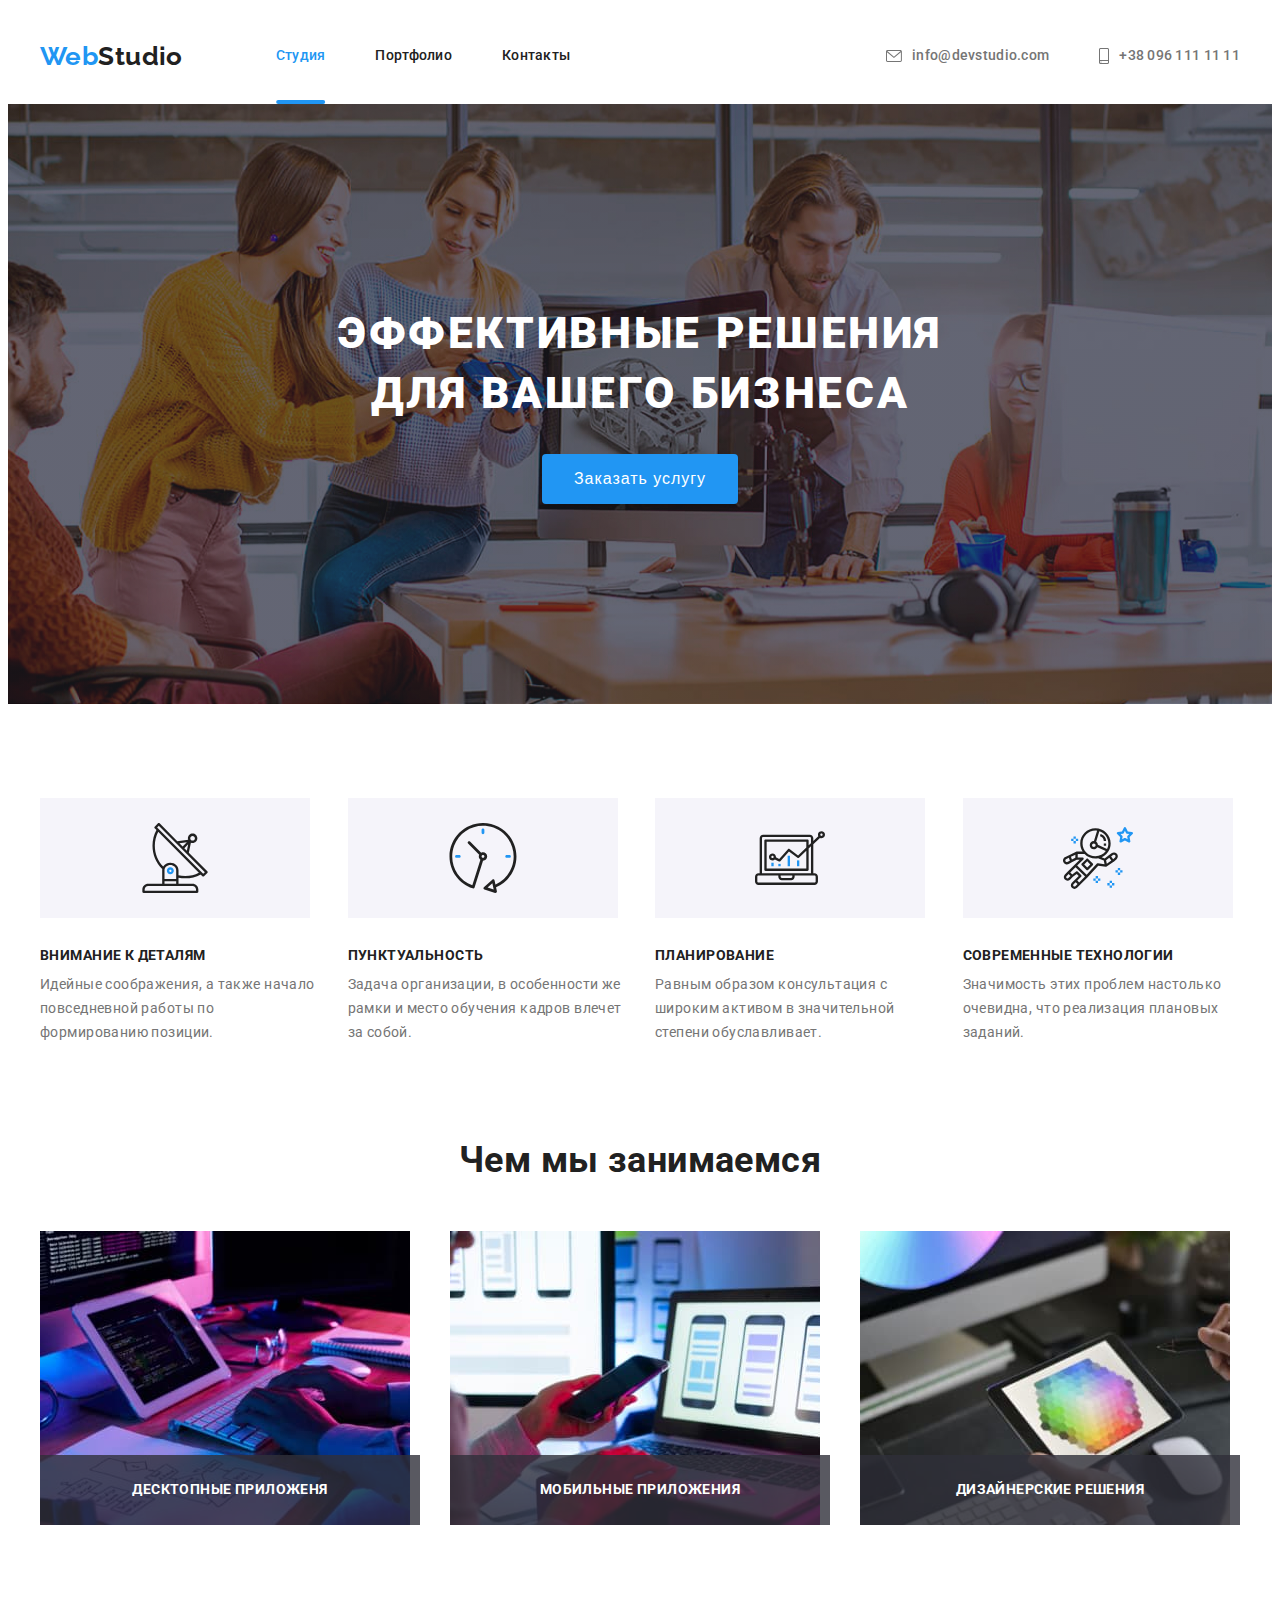
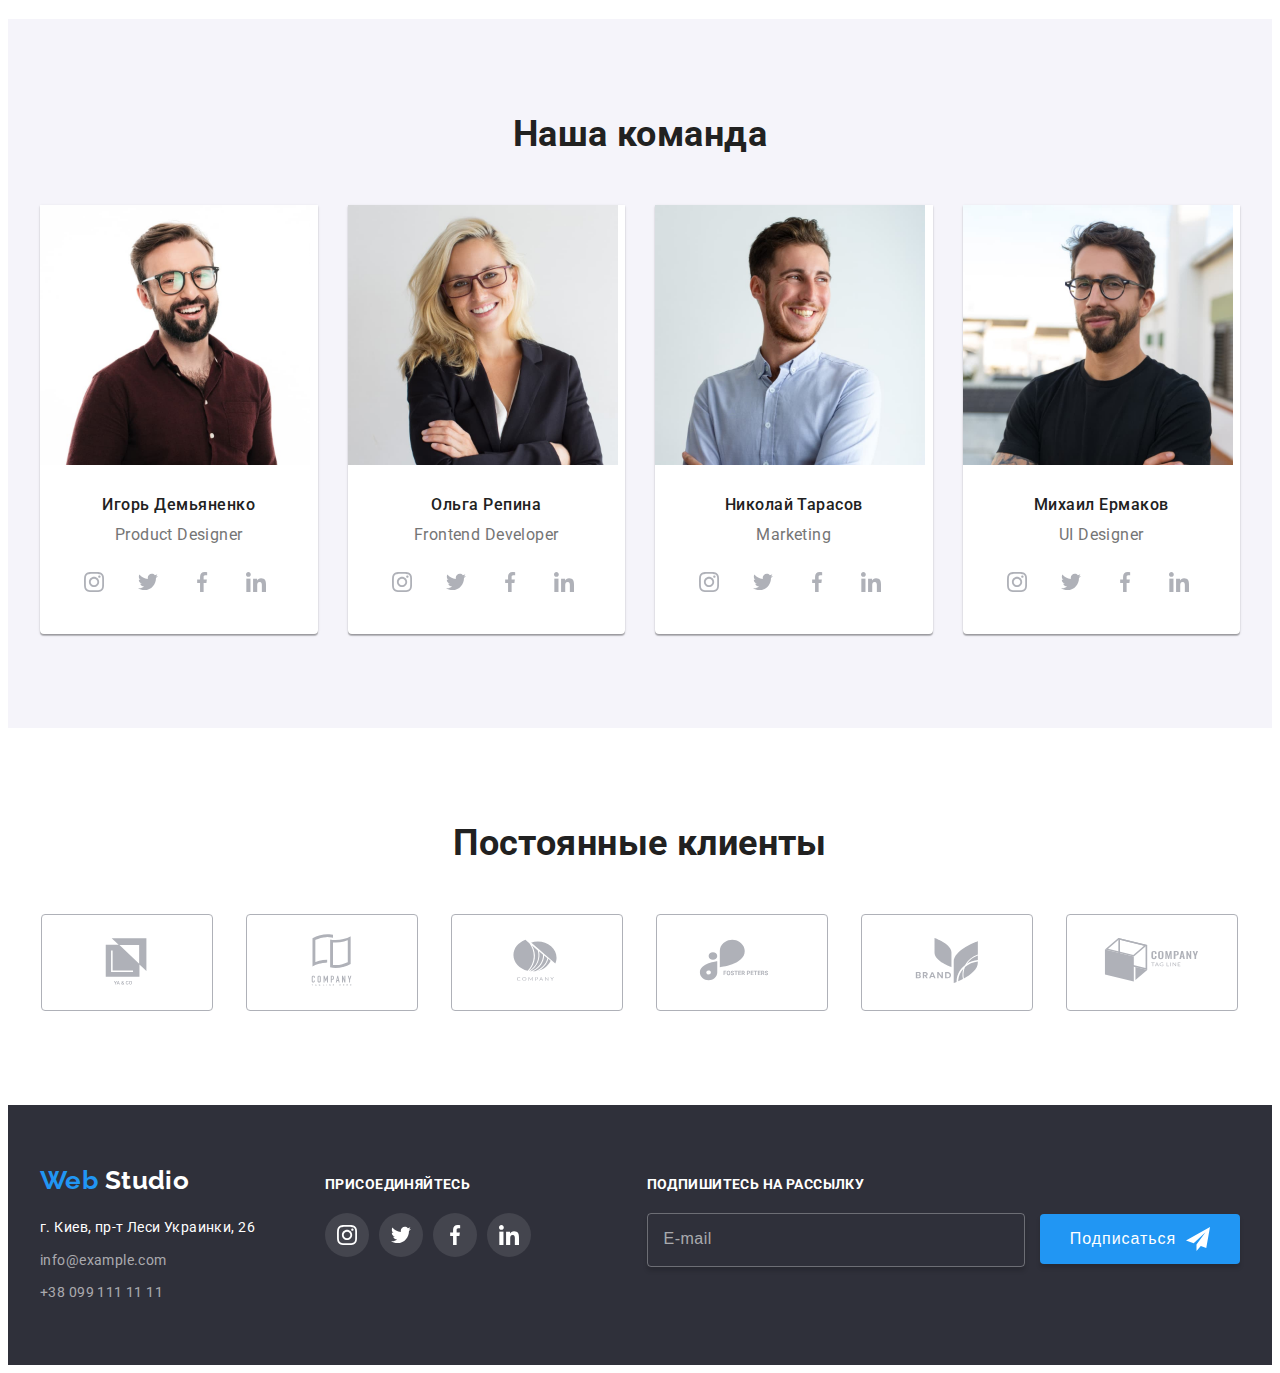
==== commit 36db6e39: "Обновляет правки" ====
--- a/index.html
+++ b/index.html
@@ -1,457 +1,486 @@
 <!DOCTYPE html>
 <html lang="ru">
+
 <head>
-    <meta charset="UTF-8">
-    <meta http-equiv="X-UA-Compatible" content="IE=edge">
-    <meta name="viewport" content="width=device-width, initial-scale=1.0">
-    <link rel="preconnect" href="https://fonts.googleapis.com">
-    <link rel="preconnect" href="https://fonts.gstatic.com" crossorigin>
-    <link
-        href="https://fonts.googleapis.com/css2?family=Anton&family=Raleway:wght@700&family=Roboto:wght@400;500;700;900&display=swap"
-        rel="stylesheet">
-    <link rel="stylesheet" href="https://cdnjs.cloudflare.com/ajax/libs/modern-normalize/1.1.0/modern-normalize.min.css"
-        integrity="sha512-wpPYUAdjBVSE4KJnH1VR1HeZfpl1ub8YT/NKx4PuQ5NmX2tKuGu6U/JRp5y+Y8XG2tV+wKQpNHVUX03MfMFn9Q=="
-        crossorigin="anonymous" referrerpolicy="no-referrer" />
-    <link rel="stylesheet" href="./styles/styles.css">
-    <title>Студия</title>
+  <meta charset="UTF-8" />
+  <meta http-equiv="X-UA-Compatible" content="IE=edge" />
+  <meta name="viewport" content="width=device-width, initial-scale=1.0" />
+  <link rel="preconnect" href="https://fonts.googleapis.com" />
+  <link rel="preconnect" href="https://fonts.gstatic.com" crossorigin />
+  <link
+    href="https://fonts.googleapis.com/css2?family=Anton&family=Raleway:wght@700&family=Roboto:wght@400;500;700;900&display=swap"
+    rel="stylesheet" />
+  <link rel="stylesheet" href="https://cdnjs.cloudflare.com/ajax/libs/modern-normalize/1.1.0/modern-normalize.min.css"
+    integrity="sha512-wpPYUAdjBVSE4KJnH1VR1HeZfpl1ub8YT/NKx4PuQ5NmX2tKuGu6U/JRp5y+Y8XG2tV+wKQpNHVUX03MfMFn9Q=="
+    crossorigin="anonymous" referrerpolicy="no-referrer" />
+  <link rel="stylesheet" href="./styles/styles.css" />
+  <title>Студия</title>
 </head>
+
 <body>
-    <!---------- Шапка ---------->
-    <header>
-        <div class="header-flex container">
-        <nav class="nav">
-            <a href="index.html" class="link logo"><span class="logo-accent">Web</span>Studio</span></a>
-            <ul class="list nav-list">
-                <li class="nav-list-item"><a href="./index.html" class="current nav-list-link link">Студия</a></li>
-                <li class="nav-list-item"><a href="./portfolio.html" class="nav-list-link link">Портфолио</a></li>
-                <li class="nav-list-item"><a href="" class="nav-list-link link">Контакты</a></li>
-            </ul>
-        </nav>
-        <ul class="list header-contacts-list">
-            <li class="hcl-item">
-                <a href="mailto:info@devstudio.com" class="link nav-contacts" lang="en">
-                    <svg class="nav-icon"  width="16" height="12">
-                        <use href="./images/svg/symbol-defs.svg#icon-envelope"></use>
-                    </svg>
-                    info@devstudio.com
-                </a></li>
-            <li class="hcl-item">
-                <a href="tel:+380961111111" class="link nav-contacts">
-                    <svg class="nav-icon"  width="10" height="16">
-                        <use href="./images/svg/symbol-defs.svg#icon-smartphone" width="10px" height="16px"></use>
-                    </svg>
-                    +38 096 111 11 11
-                </a></li>
-        </ul>
-        </div>
-        </header>
-    <!---------- Основная часть ---------->
-    <main>
-        <section class="sec-hero">
-            <div class="hero">
-                <h1 class="hero-title">Эффективные решения <br>для вашего бизнеса</h1>
-                <button type="button" class="hero-btn" data-modal-open>Заказать услугу</button>
-            </div>
-        </section>
+  <!-- -------- Шапка -------- -->
+  <header>
+    <div class="header-flex container">
+      <nav class="nav">
+        <a href="index.html" class="link logo"><span class="logo-accent">Web</span>Studio</a>
+        <ul class="list nav-list">
+          <li class="nav-list-item">
+            <a href="./index.html" class="current nav-list-link link">Студия</a>
+          </li>
+          <li class="nav-list-item">
+            <a href="./portfolio.html" class="nav-list-link link">Портфолио</a>
+          </li>
+          <li class="nav-list-item">
+            <a href="" class="nav-list-link link">Контакты</a>
+          </li>
+        </ul>
+      </nav>
+      <ul class="list header-contacts-list">
+        <li class="hcl-item">
+          <a href="mailto:info@devstudio.com" class="link nav-contacts" lang="en">
+            <svg class="nav-icon" width="16" height="12">
+              <use href="./images/svg/symbol-defs.svg#icon-envelope"></use>
+            </svg>
+            info@devstudio.com
+          </a>
+        </li>
+        <li class="hcl-item">
+          <a href="tel:+380961111111" class="link nav-contacts">
+            <svg class="nav-icon" width="10" height="16">
+              <use href="./images/svg/symbol-defs.svg#icon-smartphone" width="10px" height="16px"></use>
+            </svg>
+            +38 096 111 11 11
+          </a>
+        </li>
+      </ul>
+    </div>
+  </header>
+  <!---------- Основная часть ---------->
+  <main>
+    <section class="sec-hero">
+      <div class="hero">
+        <h1 class="hero-title">Эффективные решения <br />для вашего бизнеса</h1>
+        <button type="button" class="hero-btn" data-modal-open>Заказать услугу</button>
+      </div>
+    </section>
     <!----------- index.html/features ----------->
-        <section class="section">
-            <div class="container">  
-                <ul class="list features-list">
-                    <li class="features-list-item">
-                        <div class="feature-list-icon-bg">
-                            <svg class="feature-list-icon">
-                                <use href="./images/svg/symbol-defs.svg#icon-antenna-1"></use>
-                            </svg>
-                        </div>
-                        <h3 class="features-subject">Внимание к деталям</h3>
-                        <p class="features-desc">Идейные соображения, а также начало повседневной работы по формированию позиции.</p>
-                    </li>
-                    <li class="features-list-item">
-                        <div class="feature-list-icon-bg">
-                            <svg class="feature-list-icon">
-                                <use href="./images/svg/symbol-defs.svg#icon-clock-1"></use>
-                            </svg>
-                        </div>
-                        <h3 class="features-subject">Пунктуальность</h3>
-                        <p class="features-desc">Задача организации, в особенности же рамки и место обучения кадров влечет за собой.</p>
-                    </li>
-                    <li class="features-list-item">
-                        <div class="feature-list-icon-bg">
-                            <svg class="feature-list-icon">
-                                <use href="./images/svg/symbol-defs.svg#icon-diagram-1"></use>
-                            </svg>
-                        </div>
-                        <h3 class="features-subject">Планирование</h3>
-                        <p class="features-desc">Равным образом консультация с широким активом в значительной степени обуславливает.</p>
-                    </li>
-                    <li class="features-list-item">
-                        <div class="feature-list-icon-bg">
-                            <svg class="feature-list-icon">
-                                <use href="./images/svg/symbol-defs.svg#icon-astronaut-1"></use>
-                            </svg>
-                        </div>
-                        <h3 class="features-subject">Современные технологии</h3>
-                        <p class="features-desc">Значимость этих проблем настолько очевидна, что реализация плановых заданий.</p>
-                    </li>
-                </ul>
-            </div>
-        </section> 
+    <section class="section">
+      <div class="container">
+        <ul class="list features-list">
+          <li class="features-list-item">
+            <div class="feature-list-icon-bg">
+              <svg class="feature-list-icon">
+                <use href="./images/svg/symbol-defs.svg#icon-antenna-1"></use>
+              </svg>
+            </div>
+            <h3 class="features-subject">Внимание к деталям</h3>
+            <p class="features-desc">
+              Идейные соображения, а также начало повседневной работы по формированию позиции.
+            </p>
+          </li>
+          <li class="features-list-item">
+            <div class="feature-list-icon-bg">
+              <svg class="feature-list-icon">
+                <use href="./images/svg/symbol-defs.svg#icon-clock-1"></use>
+              </svg>
+            </div>
+            <h3 class="features-subject">Пунктуальность</h3>
+            <p class="features-desc">
+              Задача организации, в особенности же рамки и место обучения кадров влечет за собой.
+            </p>
+          </li>
+          <li class="features-list-item">
+            <div class="feature-list-icon-bg">
+              <svg class="feature-list-icon">
+                <use href="./images/svg/symbol-defs.svg#icon-diagram-1"></use>
+              </svg>
+            </div>
+            <h3 class="features-subject">Планирование</h3>
+            <p class="features-desc">
+              Равным образом консультация с широким активом в значительной степени обуславливает.
+            </p>
+          </li>
+          <li class="features-list-item">
+            <div class="feature-list-icon-bg">
+              <svg class="feature-list-icon">
+                <use href="./images/svg/symbol-defs.svg#icon-astronaut-1"></use>
+              </svg>
+            </div>
+            <h3 class="features-subject">Современные технологии</h3>
+            <p class="features-desc">
+              Значимость этих проблем настолько очевидна, что реализация плановых заданий.
+            </p>
+          </li>
+        </ul>
+      </div>
+    </section>
 
     <!------------ index.html/Activities ------------>
 
-        <section class="act-sec section">
-            <div class="container act">
-                <h2 class="act-title">Чем мы занимаемся</h2>
-                <ul class="list act-list">
-                    <li class="act-list-item">
-                        <img src="./images/box_1.jpg" alt="Первая деятельность" width="370">
-                        <div>
-                            <p class="act-list-label">Десктопные приложеня</p>
-                        </div>
-                    </li>
-                    <li class="act-list-item">
-                        <img src="./images/box_2.jpg" alt="Вторая деятельность" width="370">
-                        <div>
-                            <p class="act-list-label">Мобильные приложения</p>
-                        </div>
-                    </li>
-                    <li class="act-list-item">
-                        <img src="./images/box_3.jpg" alt="Третья деятельность" width="370">
-                        <div>
-                            <p class="act-list-label">Дизайнерские решения</p>
-                        </div>
-                    </li>
-                </ul>
-            </div>
-        </section>
-    
+    <section class="act-sec section">
+      <div class="container act">
+        <h2 class="act-title">Чем мы занимаемся</h2>
+        <ul class="list act-list">
+          <li class="act-list-item">
+            <img src="./images/box_1.jpg" alt="Первая деятельность" width="370" />
+            <div>
+              <p class="act-list-label">Десктопные приложеня</p>
+            </div>
+          </li>
+          <li class="act-list-item">
+            <img src="./images/box_2.jpg" alt="Вторая деятельность" width="370" />
+            <div>
+              <p class="act-list-label">Мобильные приложения</p>
+            </div>
+          </li>
+          <li class="act-list-item">
+            <img src="./images/box_3.jpg" alt="Третья деятельность" width="370" />
+            <div>
+              <p class="act-list-label">Дизайнерские решения</p>
+            </div>
+          </li>
+        </ul>
+      </div>
+    </section>
+
     <!------------ index.html/Team ------------>
 
-        <section class="team section">
-            <div class="container">
-                <h2 class="team-title">Наша команда</h2>
-                <ul class="list team-list">
-                    <li class="team-list-item">
-                        <img src="./images/team-cards/Igor_Dem.jpg" alt="Изображение Игоря Демьяненка" width="270"> 
-                        <div class="team-cards-desc">
-                            <h3 class="team-names">Игорь Демьяненко</h3>
-                            <p lang="en" class="team-positions">Product Designer</p>
-                            <ul class="team-sm-list list">
-                                <li class="sm-list-item">
-                                    <a href="http://instagramm.com" aria-label="Инстаграм страница" class="team-sm-list-link" target="_blank"
-                                        rel="noopener no-referrer">
-                                        <svg class="sm-icon">
-                                            <use href="./images/svg/symbol-defs.svg#icon-instagram"></use>
-                                        </svg>
-                                    </a>
-                                </li>
-                                <li class="sm-list-item">
-                                    <a href="http://twitter.com" aria-label="Твиттер страница" class="team-sm-list-link" target="_blank"
-                                        rel="noopener no-referrer">
-                                        <svg class="sm-icon">
-                                            <use href="./images/svg/symbol-defs.svg#icon-twitter-1"></use>
-                                        </svg>
-                                    </a>
-                                </li>
-                                <li class="sm-list-item">
-                                    <a href="http://facebook.com" aria-label="Фейсбук странциа" class="team-sm-list-link" target="_blank"
-                                        rel="noopener no-referrer">
-                                        <svg class="sm-icon">
-                                            <use href="./images/svg/symbol-defs.svg#icon-facebook-1"></use>
-                                        </svg>
-                                    </a>
-                                </li>
-                                <li class="sm-list-item">
-                                    <a href="https://www.linkedin.com/" aria-label="Линкед ин страница" class="team-sm-list-link"
-                                        target="_blank" rel="noopener no-referrer">
-                                        <svg class="sm-icon">
-                                            <use href="./images/svg/symbol-defs.svg#icon-linkedin-1"></use>
-                                        </svg>
-                                    </a>
-                                </li>
-                            </ul>
-                        </div>
-                    </li>
-                    <li class="team-list-item">
-                        <img src="./images/team-cards/Olga_Repina.jpg" alt="Изображение Ольги Репиной" width="270">
-                        <div class="team-cards-desc">
-                            <h3 class="team-names">Ольга Репина</h3>
-                            <p lang="en" class="team-positions">Frontend Developer</p>
-                            <ul class="team-sm-list list">
-                                <li class="sm-list-item">
-                                    <a href="http://instagramm.com" aria-label="Инстаграм страница" class="team-sm-list-link" target="_blank" rel="noopener no-referrer">
-                                        <svg class="sm-icon">
-                                            <use href="./images/svg/symbol-defs.svg#icon-instagram"></use>
-                                        </svg>
-                                    </a>
-                                </li>
-                                <li class="sm-list-item">
-                                    <a href="http://twitter.com" aria-label="Твиттер страница" class="team-sm-list-link" target="_blank" rel="noopener no-referrer">
-                                        <svg class="sm-icon">
-                                            <use href="./images/svg/symbol-defs.svg#icon-twitter-1"></use>
-                                        </svg>
-                                    </a>
-                                </li>
-                                <li class="sm-list-item">
-                                    <a href="http://facebook.com" aria-label="Фейсбук странциа" class="team-sm-list-link" target="_blank" rel="noopener no-referrer">
-                                        <svg class="sm-icon">
-                                            <use href="./images/svg/symbol-defs.svg#icon-facebook-1"></use>
-                                        </svg>
-                                    </a>
-                                </li>
-                                <li class="sm-list-item">
-                                    <a href="https://www.linkedin.com/" aria-label="Линкед ин страница" class="team-sm-list-link" target="_blank" rel="noopener no-referrer">
-                                        <svg class="sm-icon">
-                                            <use href="./images/svg/symbol-defs.svg#icon-linkedin-1"></use>
-                                        </svg>
-                                    </a>
-                                </li>
-                            </ul>
-                        </div>
-                    </li>
-                    <li class="team-list-item">
-                        <img src="./images/team-cards/Nick_Tarasov.jpg" alt="Изображение Николая Тарасова" width="270">
-                        <div class="team-cards-desc">
-                            <h3 class="team-names">Николай Тарасов</h3>
-                            <p lang="en" class="team-positions">Marketing</p>
-                            <ul class="team-sm-list list">
-                                <li class="sm-list-item">
-                                    <a href="http://instagramm.com" aria-label="Инстаграм страница" class="team-sm-list-link" target="_blank"
-                                        rel="noopener no-referrer">
-                                        <svg class="sm-icon">
-                                            <use href="./images/svg/symbol-defs.svg#icon-instagram"></use>
-                                        </svg>
-                                    </a>
-                                </li>
-                                <li class="sm-list-item">
-                                    <a href="http://twitter.com" aria-label="Твиттер страница" class="team-sm-list-link" target="_blank"
-                                        rel="noopener no-referrer">
-                                        <svg class="sm-icon">
-                                            <use href="./images/svg/symbol-defs.svg#icon-twitter-1"></use>
-                                        </svg>
-                                    </a>
-                                </li>
-                                <li class="sm-list-item">
-                                    <a href="http://facebook.com" aria-label="Фейсбук странциа" class="team-sm-list-link" target="_blank"
-                                        rel="noopener no-referrer">
-                                        <svg class="sm-icon">
-                                            <use href="./images/svg/symbol-defs.svg#icon-facebook-1"></use>
-                                        </svg>
-                                    </a>
-                                </li>
-                                <li class="sm-list-item">
-                                    <a href="https://www.linkedin.com/" aria-label="Линкед ин страница" class="team-sm-list-link"
-                                        target="_blank" rel="noopener no-referrer">
-                                        <svg class="sm-icon">
-                                            <use href="./images/svg/symbol-defs.svg#icon-linkedin-1"></use>
-                                        </svg>
-                                    </a>
-                                </li>
-                            </ul>
-                        </div>
-                    </li>
-                    <li class="team-list-item">
-                        <img src="./images/team-cards/Michael_Ermakov.jpg" alt="Изображение Михаила Ермакова" width="270">
-                        <div class="team-cards-desc">
-                            <h3 class="team-names">Михаил Ермаков</h3>
-                            <p lang="en" class="team-positions">UI Designer</p>
-                            <ul class="team-sm-list list">
-                                <li class="sm-list-item">
-                                    <a href="http://instagramm.com" aria-label="Инстаграм страница" class="team-sm-list-link" target="_blank"
-                                        rel="noopener no-referrer">
-                                        <svg class="sm-icon">
-                                            <use href="./images/svg/symbol-defs.svg#icon-instagram"></use>
-                                        </svg>
-                                    </a>
-                                </li>
-                                <li class="sm-list-item">
-                                    <a href="http://twitter.com" aria-label="Твиттер страница" class="team-sm-list-link" target="_blank"
-                                        rel="noopener no-referrer">
-                                        <svg class="sm-icon">
-                                            <use href="./images/svg/symbol-defs.svg#icon-twitter-1"></use>
-                                        </svg>
-                                    </a>
-                                </li>
-                                <li class="sm-list-item">
-                                    <a href="http://facebook.com" aria-label="Фейсбук странциа" class="team-sm-list-link" target="_blank"
-                                        rel="noopener no-referrer">
-                                        <svg class="sm-icon">
-                                            <use href="./images/svg/symbol-defs.svg#icon-facebook-1"></use>
-                                        </svg>
-                                    </a>
-                                </li>
-                                <li class="sm-list-item">
-                                    <a href="https://www.linkedin.com/" aria-label="Линкед ин страница" class="team-sm-list-link"
-                                        target="_blank" rel="noopener no-referrer">
-                                        <svg class="sm-icon">
-                                            <use href="./images/svg/symbol-defs.svg#icon-linkedin-1"></use>
-                                        </svg>
-                                    </a>
-                                </li>
-                            </ul>
-                        </div>
-                    </li>
-                </ul>
-            </div>
-        </section>
+    <section class="team section">
+      <div class="container">
+        <h2 class="team-title">Наша команда</h2>
+        <ul class="list team-list">
+          <li class="team-list-item">
+            <img src="./images/team-cards/Igor_Dem.jpg" alt="Изображение Игоря Демьяненка" width="270" />
+            <div class="team-cards-desc">
+              <h3 class="team-names">Игорь Демьяненко</h3>
+              <p lang="en" class="team-positions">Product Designer</p>
+              <ul class="team-sm-list list">
+                <li class="sm-list-item">
+                  <a href="http://instagramm.com" aria-label="Инстаграм страница" class="team-sm-list-link"
+                    target="_blank" rel="noopener no-referrer">
+                    <svg class="sm-icon">
+                      <use href="./images/svg/symbol-defs.svg#icon-instagram"></use>
+                    </svg>
+                  </a>
+                </li>
+                <li class="sm-list-item">
+                  <a href="http://twitter.com" aria-label="Твиттер страница" class="team-sm-list-link" target="_blank"
+                    rel="noopener no-referrer">
+                    <svg class="sm-icon">
+                      <use href="./images/svg/symbol-defs.svg#icon-twitter-1"></use>
+                    </svg>
+                  </a>
+                </li>
+                <li class="sm-list-item">
+                  <a href="http://facebook.com" aria-label="Фейсбук странциа" class="team-sm-list-link" target="_blank"
+                    rel="noopener no-referrer">
+                    <svg class="sm-icon">
+                      <use href="./images/svg/symbol-defs.svg#icon-facebook-1"></use>
+                    </svg>
+                  </a>
+                </li>
+                <li class="sm-list-item">
+                  <a href="https://www.linkedin.com/" aria-label="Линкед ин страница" class="team-sm-list-link"
+                    target="_blank" rel="noopener no-referrer">
+                    <svg class="sm-icon">
+                      <use href="./images/svg/symbol-defs.svg#icon-linkedin-1"></use>
+                    </svg>
+                  </a>
+                </li>
+              </ul>
+            </div>
+          </li>
+          <li class="team-list-item">
+            <img src="./images/team-cards/Olga_Repina.jpg" alt="Изображение Ольги Репиной" width="270" />
+            <div class="team-cards-desc">
+              <h3 class="team-names">Ольга Репина</h3>
+              <p lang="en" class="team-positions">Frontend Developer</p>
+              <ul class="team-sm-list list">
+                <li class="sm-list-item">
+                  <a href="http://instagramm.com" aria-label="Инстаграм страница" class="team-sm-list-link"
+                    target="_blank" rel="noopener no-referrer">
+                    <svg class="sm-icon">
+                      <use href="./images/svg/symbol-defs.svg#icon-instagram"></use>
+                    </svg>
+                  </a>
+                </li>
+                <li class="sm-list-item">
+                  <a href="http://twitter.com" aria-label="Твиттер страница" class="team-sm-list-link" target="_blank"
+                    rel="noopener no-referrer">
+                    <svg class="sm-icon">
+                      <use href="./images/svg/symbol-defs.svg#icon-twitter-1"></use>
+                    </svg>
+                  </a>
+                </li>
+                <li class="sm-list-item">
+                  <a href="http://facebook.com" aria-label="Фейсбук странциа" class="team-sm-list-link" target="_blank"
+                    rel="noopener no-referrer">
+                    <svg class="sm-icon">
+                      <use href="./images/svg/symbol-defs.svg#icon-facebook-1"></use>
+                    </svg>
+                  </a>
+                </li>
+                <li class="sm-list-item">
+                  <a href="https://www.linkedin.com/" aria-label="Линкед ин страница" class="team-sm-list-link"
+                    target="_blank" rel="noopener no-referrer">
+                    <svg class="sm-icon">
+                      <use href="./images/svg/symbol-defs.svg#icon-linkedin-1"></use>
+                    </svg>
+                  </a>
+                </li>
+              </ul>
+            </div>
+          </li>
+          <li class="team-list-item">
+            <img src="./images/team-cards/Nick_Tarasov.jpg" alt="Изображение Николая Тарасова" width="270" />
+            <div class="team-cards-desc">
+              <h3 class="team-names">Николай Тарасов</h3>
+              <p lang="en" class="team-positions">Marketing</p>
+              <ul class="team-sm-list list">
+                <li class="sm-list-item">
+                  <a href="http://instagramm.com" aria-label="Инстаграм страница" class="team-sm-list-link"
+                    target="_blank" rel="noopener no-referrer">
+                    <svg class="sm-icon">
+                      <use href="./images/svg/symbol-defs.svg#icon-instagram"></use>
+                    </svg>
+                  </a>
+                </li>
+                <li class="sm-list-item">
+                  <a href="http://twitter.com" aria-label="Твиттер страница" class="team-sm-list-link" target="_blank"
+                    rel="noopener no-referrer">
+                    <svg class="sm-icon">
+                      <use href="./images/svg/symbol-defs.svg#icon-twitter-1"></use>
+                    </svg>
+                  </a>
+                </li>
+                <li class="sm-list-item">
+                  <a href="http://facebook.com" aria-label="Фейсбук странциа" class="team-sm-list-link" target="_blank"
+                    rel="noopener no-referrer">
+                    <svg class="sm-icon">
+                      <use href="./images/svg/symbol-defs.svg#icon-facebook-1"></use>
+                    </svg>
+                  </a>
+                </li>
+                <li class="sm-list-item">
+                  <a href="https://www.linkedin.com/" aria-label="Линкед ин страница" class="team-sm-list-link"
+                    target="_blank" rel="noopener no-referrer">
+                    <svg class="sm-icon">
+                      <use href="./images/svg/symbol-defs.svg#icon-linkedin-1"></use>
+                    </svg>
+                  </a>
+                </li>
+              </ul>
+            </div>
+          </li>
+          <li class="team-list-item">
+            <img src="./images/team-cards/Michael_Ermakov.jpg" alt="Изображение Михаила Ермакова" width="270" />
+            <div class="team-cards-desc">
+              <h3 class="team-names">Михаил Ермаков</h3>
+              <p lang="en" class="team-positions">UI Designer</p>
+              <ul class="team-sm-list list">
+                <li class="sm-list-item">
+                  <a href="http://instagramm.com" aria-label="Инстаграм страница" class="team-sm-list-link"
+                    target="_blank" rel="noopener no-referrer">
+                    <svg class="sm-icon">
+                      <use href="./images/svg/symbol-defs.svg#icon-instagram"></use>
+                    </svg>
+                  </a>
+                </li>
+                <li class="sm-list-item">
+                  <a href="http://twitter.com" aria-label="Твиттер страница" class="team-sm-list-link" target="_blank"
+                    rel="noopener no-referrer">
+                    <svg class="sm-icon">
+                      <use href="./images/svg/symbol-defs.svg#icon-twitter-1"></use>
+                    </svg>
+                  </a>
+                </li>
+                <li class="sm-list-item">
+                  <a href="http://facebook.com" aria-label="Фейсбук странциа" class="team-sm-list-link" target="_blank"
+                    rel="noopener no-referrer">
+                    <svg class="sm-icon">
+                      <use href="./images/svg/symbol-defs.svg#icon-facebook-1"></use>
+                    </svg>
+                  </a>
+                </li>
+                <li class="sm-list-item">
+                  <a href="https://www.linkedin.com/" aria-label="Линкед ин страница" class="team-sm-list-link"
+                    target="_blank" rel="noopener no-referrer">
+                    <svg class="sm-icon">
+                      <use href="./images/svg/symbol-defs.svg#icon-linkedin-1"></use>
+                    </svg>
+                  </a>
+                </li>
+              </ul>
+            </div>
+          </li>
+        </ul>
+      </div>
+    </section>
     <!-- ----------Clients---------- -->
     <section class="section">
-        <div class="container">
-            <h2 class="clients-title">Постоянные клиенты</h2>
-            <ul class="clients-list list">
-                <li class="clients-list-item">
-                    <a href="google.com" target="_blank" rel="noopener norefferer" class="clients-list-link">
-                        <svg class="clients-icon">
-                            <use href="./images/svg/symbol-defs.svg#icon-logo1"></use>
-                        </svg>
-                    </a>
-                </li>
-                <li class="clients-list-item">
-                    <a href="google.com" target="_blank" rel="noopener norefferer" class="clients-list-link">
-                        <svg class="clients-icon">
-                            <use href="./images/svg/symbol-defs.svg#icon-logo2"></use>
-                        </svg>
-                    </a>
-                </li>
-                <li class="clients-list-item">
-                    <a href="google.com" target="_blank" rel="noopener norefferer" class="clients-list-link">
-                        <svg class="clients-icon">
-                            <use href="./images/svg/symbol-defs.svg#icon-logo3"></use>
-                        </svg>
-                    </a>
-                </li>
-                <li class="clients-list-item">
-                    <a href="google.com" target="_blank" rel="noopener norefferer" class="clients-list-link">
-                        <svg class="clients-icon">
-                            <use href="./images/svg/symbol-defs.svg#icon-logo4"></use>
-                        </svg>
-                    </a>
-                </li>
-                <li class="clients-list-item">
-                    <a href="google.com" target="_blank" rel="noopener norefferer" class="clients-list-link">
-                        <svg class="clients-icon">
-                            <use href="./images/svg/symbol-defs.svg#icon-logo5"></use>
-                        </svg>
-                    </a>
-                </li>
-                <li class="clients-list-item">
-                    <a href="google.com" target="_blank" rel="noopener norefferer" class="clients-list-link">
-                        <svg class="clients-icon">
-                            <use href="./images/svg/symbol-defs.svg#icon-logo6"></use>
-                        </svg>
-                    </a>
-                </li>
-            </ul>
+      <div class="container">
+        <h2 class="clients-title">Постоянные клиенты</h2>
+        <ul class="clients-list list">
+          <li class="clients-list-item">
+            <a href="google.com" target="_blank" rel="noopener norefferer" class="clients-list-link">
+              <svg class="clients-icon">
+                <use href="./images/svg/symbol-defs.svg#icon-logo1"></use>
+              </svg>
+            </a>
+          </li>
+          <li class="clients-list-item">
+            <a href="google.com" target="_blank" rel="noopener norefferer" class="clients-list-link">
+              <svg class="clients-icon">
+                <use href="./images/svg/symbol-defs.svg#icon-logo2"></use>
+              </svg>
+            </a>
+          </li>
+          <li class="clients-list-item">
+            <a href="google.com" target="_blank" rel="noopener norefferer" class="clients-list-link">
+              <svg class="clients-icon">
+                <use href="./images/svg/symbol-defs.svg#icon-logo3"></use>
+              </svg>
+            </a>
+          </li>
+          <li class="clients-list-item">
+            <a href="google.com" target="_blank" rel="noopener norefferer" class="clients-list-link">
+              <svg class="clients-icon">
+                <use href="./images/svg/symbol-defs.svg#icon-logo4"></use>
+              </svg>
+            </a>
+          </li>
+          <li class="clients-list-item">
+            <a href="google.com" target="_blank" rel="noopener norefferer" class="clients-list-link">
+              <svg class="clients-icon">
+                <use href="./images/svg/symbol-defs.svg#icon-logo5"></use>
+              </svg>
+            </a>
+          </li>
+          <li class="clients-list-item">
+            <a href="google.com" target="_blank" rel="noopener norefferer" class="clients-list-link">
+              <svg class="clients-icon">
+                <use href="./images/svg/symbol-defs.svg#icon-logo6"></use>
+              </svg>
+            </a>
+          </li>
+        </ul>
+      </div>
+    </section>
+  </main>
+  <!----------Подвал---------->
+  <footer class="footer">
+    <div class="container footer-flex">
+      <div class="footer-adress">
+        <a href="/" class="link logo"><span class="logo-accent">Web</span>
+          <span class="footer-logo">Studio</span>
+        </a>
+        <address class="footer-adress">
+          <ul class="list footer-list">
+            <li class="footer-list-item">
+              <a href="https://www.google.com/maps/place/%D0%B1%D1%83%D0%BB%D1%8C%D0%B2%D0%B0%D1%80+%D0%9B%D0%B5%D1%81%D1%96+%D0%A3%D0%BA%D1%80%D0%B0%D1%97%D0%BD%D0%BA%D0%B8,+26,+%D0%9A%D0%B8%D1%97%D0%B2,+02000/@50.4265807,30.5361971,17z/data=!3m1!4b1!4m5!3m4!1s0x40d4cf0e033ecbe9:0x57a4dffefec77da0!8m2!3d50.4265807!4d30.5383858"
+                target="_blank" rel="noopener norefferer" class="link footer-link">г. Киев, пр-т Леси Украинки, 26</a>
+            </li>
+            <li class="footer-list-item">
+              <a href="mailto:info@example.com" class="link footer-contacts">info@example.com</a>
+            </li>
+            <li class="footer-list-item">
+              <a href="tel:+380991111111" class="link footer-contacts">+38 099 111 11 11</a>
+            </li>
+          </ul>
+        </address>
+      </div>
+      <div class="footer-sm">
+        <h3>присоединяйтесь</h3>
+        <ul class="footer-sm-list list">
+          <li class="footer-sm-list-item">
+            <a href="" class="footer-sm-list-link" target="_blank" rel="noopener norefferer">
+              <svg class="footer-sm-icon">
+                <use href="./images/svg/symbol-defs.svg#icon-instagram"></use>
+              </svg>
+            </a>
+          </li>
+          <li class="footer-sm-list-item">
+            <a href="" class="footer-sm-list-link" target="_blank" rel="noopener norefferer">
+              <svg class="footer-sm-icon">
+                <use href="./images/svg/symbol-defs.svg#icon-twitter-1"></use>
+              </svg>
+            </a>
+          </li>
+          <li class="footer-sm-list-item">
+            <a href="" class="footer-sm-list-link" target="_blank" rel="noopener norefferer">
+              <svg class="footer-sm-icon">
+                <use href="./images/svg/symbol-defs.svg#icon-facebook-1"></use>
+              </svg>
+            </a>
+          </li>
+          <li class="footer-sm-list-item">
+            <a href="" class="footer-sm-list-link" target="_blank" rel="noopener norefferer">
+              <svg class="footer-sm-icon">
+                <use href="./images/svg/symbol-defs.svg#icon-linkedin-1"></use>
+              </svg>
+            </a>
+          </li>
+        </ul>
+      </div>
+      <form class="footer-form">
+        <label for="email-sub" class="label-email-sub">Подпишитесь на рассылку</label>
+        <input type="email" name="email" id="email-sub" class="email-sub" placeholder="E-mail" />
+        <button type="submit" class="email-sub-btn">
+          <span class="sub-in">Подписаться</span>
+          <svg class="email-sub-btn-icon">
+            <use href="./images/svg/symbol-defs.svg#icon-send"></use>
+          </svg>
+        </button>
+      </form>
+    </div>
+  </footer>
+  <!----------Модалка---------->
+  <div class="backdrop is-hidden" data-modal>
+    <div class="modal">
+      <button type="button" class="modal-close-btn" data-modal-close>
+        <svg class="icon-close">
+          <use href="images/svg/symbol-defs.svg#icon-close"></use>
+        </svg>
+      </button>
+      <form>
+        <p class="form-title">Оставьте свои данные, мы вам перезвоним</p>
+        <div class="form-field">
+          <label for="name" class="form-field-title">Имя</label>
+          <input type="text" name="name" id="name" placeholder=" " class="form-input" />
+          <svg class="form-icon">
+            <use href="images/svg/symbol-defs.svg#icon-person"></use>
+          </svg>
         </div>
-    </section>
-    </main>
-    <!----------Подвал---------->
-    <footer class="footer">
-        <div class="container footer-flex">
-            <div class="footer-adress">
-            <a href="/" class="link logo"><span class="logo-accent">Web</span>
-                <span class="footer-logo">Studio</span>
-            </a>
-            <address class="footer-adress">
-                <ul class="list footer-list">
-                    <li class="footer-list-item"><a href="https://www.google.com/maps/place/%D0%B1%D1%83%D0%BB%D1%8C%D0%B2%D0%B0%D1%80+%D0%9B%D0%B5%D1%81%D1%96+%D0%A3%D0%BA%D1%80%D0%B0%D1%97%D0%BD%D0%BA%D0%B8,+26,+%D0%9A%D0%B8%D1%97%D0%B2,+02000/@50.4265807,30.5361971,17z/data=!3m1!4b1!4m5!3m4!1s0x40d4cf0e033ecbe9:0x57a4dffefec77da0!8m2!3d50.4265807!4d30.5383858" target="_blank" rel="noopener norefferer" class="link footer-link">г. Киев, пр-т Леси Украинки, 26</a></li>
-                    <li class="footer-list-item"><a href="mailto:info@example.com" class="link footer-contacts">info@example.com</a></li>
-                    <li class="footer-list-item"><a href="tel:+380991111111" class="link footer-contacts">+38 099 111 11 11</a></li>
-                </ul>
-            </address>
-            </div>
-            <div class="footer-sm">
-                <h3>присоединяйтесь</h3>
-                <ul class="footer-sm-list list">
-                    <li class="footer-sm-list-item">
-                        <a href="" class="footer-sm-list-link" target="_blank" rel="noopener norefferer">
-                        <svg class="footer-sm-icon">
-                            <use href="./images/svg/symbol-defs.svg#icon-instagram"></use>
-                        </svg>
-                        </a>
-                    </li>
-                    <li class="footer-sm-list-item">
-                        <a href="" class="footer-sm-list-link" target="_blank" rel="noopener norefferer">
-                        <svg class="footer-sm-icon">
-                            <use href="./images/svg/symbol-defs.svg#icon-twitter-1"></use>
-                        </svg>
-                        </a>
-                    </li>
-                    <li class="footer-sm-list-item">
-                        <a href="" class="footer-sm-list-link" target="_blank" rel="noopener norefferer">
-                        <svg class="footer-sm-icon">
-                            <use href="./images/svg/symbol-defs.svg#icon-facebook-1"></use>
-                        </svg>
-                        </a>
-                    </li>
-                    <li class="footer-sm-list-item">
-                        <a href="" class="footer-sm-list-link" target="_blank" rel="noopener norefferer">
-                        <svg class="footer-sm-icon">
-                            <use href="./images/svg/symbol-defs.svg#icon-linkedin-1"></use>
-                        </svg>
-                        </a>
-                    </li>
-                </ul>
-            </div>
-                <form>
-                    <label for="email-sub" class="label-email-sub">Подпишитесь на рассылку</label>
-                    <input type="email" name="email" id="email-sub" class="email-sub" placeholder="E-mail">
-                    <button type="submit" class="email-sub-btn">
-                        <div class="btn-wrap">
-                        <span class="sub-in">Подписаться</span>
-                        <svg class="email-sub-btn-icon">
-                            <use href="./images/svg/symbol-defs.svg#icon-send"></use>
-                        </svg>
-                        </div>
-                    </button>
-                </form>  
+        <div class="form-field">
+          <label for="tel" class="form-field-title">Телефон</label>
+          <input type="tel" name="tel" id="tel" class="form-input" />
+          <svg class="form-icon">
+            <use href="images/svg/symbol-defs.svg#icon-form-phone"></use>
+          </svg>
         </div>
-    </footer>
-    <!----------Модалка---------->
-    <div class="backdrop is-hidden" data-modal>
-        <div class="modal">
-            <button type="button" class="modal-close-btn" data-modal-close>
-                <svg class="icon-close">
-                    <use href="images/svg/symbol-defs.svg#icon-close"></use>
-                </svg>
-            </button>
-            <form class="form">
-                <h2 class="form-title">Оставьте свои данные, мы вам перезвоним</h2>
-                <div class="form-field">
-                    <label for="name" class="form-field-title">Имя</label>
-                    <input type="text" name="name" id="name" placeholder=" " class="form-input">
-                    <svg class="form-icon">
-                        <use href="images/svg/symbol-defs.svg#icon-person"></use>
-                    </svg>
-                </div>
-                <div class="form-field"> 
-                    <label for="tel" class="form-field-title">Телефон</label>
-                    <input type="tel" name="tel" id="tel" class="form-input">
-                    <svg class="form-icon">
-                        <use href="images/svg/symbol-defs.svg#icon-form-phone"></use>
-                    </svg>
-                </div>
-                <div class="form-field"> 
-                    <label for="email" class="form-field-title">Почта</label>
-                    <input type="email" name="email" id="email" class="form-input">
-                    <svg class="form-icon">
-                        <use href="images/svg/symbol-defs.svg#icon-form-email"></use>
-                    </svg>
-                </div>
-                <div class="form-field">
-                    <label for="comment" class="form-field-title">Комментарий</label>
-                    <textarea class="comment" name="comment" id="comment" rows="10" placeholder="Введите текст"></textarea>
-                </div>
-                <div class="policy-wrap">
-                    <label class="chekbox-label">
-                    <input type="checkbox" name="policy" id="policy" class="checkbox">    
-                    <span class="checkbox-icon"></span>
-                    Соглашаюсь с рассылкой и принимаю<a href="">Условия договора</a></label>
-                </div>
-                <button type="submit" class="form-btn">Отправить</button>
-            </form>
+        <div class="form-field">
+          <label for="email" class="form-field-title">Почта</label>
+          <input type="email" name="email" id="email" class="form-input" />
+          <svg class="form-icon">
+            <use href="images/svg/symbol-defs.svg#icon-form-email"></use>
+          </svg>
         </div>
+        <div class="form-field">
+          <label for="comment" class="form-field-title">Комментарий</label>
+          <textarea class="comment" name="comment" id="comment" rows="10" placeholder="Введите текст"></textarea>
+        </div>
+        <div class="policy-wrap">
+          <label class="chekbox-label">
+            <input type="checkbox" name="policy" id="policy" class="checkbox" />
+            <span class="checkbox-icon"></span>
+            Соглашаюсь с рассылкой и принимаю
+            <a href="" target="_blank" rel="noopener no-referrer">Условия договора</a></label>
+        </div>
+        <button type="submit" class="form-btn">Отправить</button>
+      </form>
     </div>
-    <script src="./js/modal.js"></script>
+  </div>
+  <script src="./js/modal.js"></script>
 </body>
+
 </html>--- a/styles/styles.css
+++ b/styles/styles.css
@@ -4,7 +4,7 @@
   --third-text-color: #fff;
   --accent-color: #2196f3;
   --btn-bgc-color: #2196f3;
-  --primary-font: "Roboto", sans-serif;
+  --primary-font: 'Roboto', sans-serif;
   --primary-bgc: #fff;
   --secondary-bgc: #2f303a;
   --third-bgc: #f5f4fa;
@@ -61,7 +61,7 @@
 }
 
 .header {
-  border: 1px solid #ececec;
+  border-bottom: 1px solid #ececec;
 }
 
 .section {
@@ -88,7 +88,7 @@
 
 .logo {
   display: block;
-  font-family: "Raleway", sans-serif;
+  font-family: 'Raleway', sans-serif;
   font-weight: 700;
   font-size: 26px;
   line-height: 1.19;
@@ -133,7 +133,7 @@
 }
 
 .current::after {
-  content: "";
+  content: '';
   width: 100%;
   height: 4px;
   position: absolute;
@@ -188,10 +188,7 @@
   padding-top: 200px;
   padding-bottom: 200px;
   background-color: #c4c4c4;
-  background-image: linear-gradient(
-      rgba(47, 48, 58, 0.4),
-      rgba(47, 48, 58, 0.4)
-    ),
+  background-image: linear-gradient(rgba(47, 48, 58, 0.4), rgba(47, 48, 58, 0.4)),
     url(../images/hero.jpg);
   background-repeat: no-repeat;
   background-size: cover;
@@ -619,7 +616,6 @@
 .footer-flex {
   display: flex;
   align-items: baseline;
-  justify-content: space-between;
 }
 
 .footer-logo {
@@ -699,6 +695,10 @@
   width: 20px;
   height: 20px;
   fill: #fff;
+}
+
+.footer-form {
+  margin-left: auto;
 }
 
 .footer-sm-list-link:hover,
@@ -730,7 +730,9 @@
 }
 
 .email-sub-btn {
-  display: inline-block;
+  display: inline-flex;
+  align-items: center;
+  justify-content: center;
   width: 200px;
   height: 50px;
   padding: 0;
@@ -755,12 +757,6 @@
   fill: #fff;
   margin-left: 10px;
 }
-.btn-wrap {
-  display: flex;
-  align-items: center;
-  justify-content: center;
-}
-
 /* ------------Модалка----------- */
 .backdrop {
   position: fixed;
@@ -785,6 +781,7 @@
   position: absolute;
   width: 528px;
   height: 581px;
+  padding: 40px;
   top: 50%;
   left: 50%;
   transform: translate(-50%, -50%) scale(1);
@@ -816,11 +813,6 @@
 .modal-close-btn:focus,
 .modal-close-btn:hover {
   fill: var(--accent-color);
-}
-
-.form {
-  padding: 40px;
-  min-height: 581px;
 }
 
 .form-title {
@@ -874,10 +866,6 @@
   letter-spacing: 0.01em;
 }
 
-.comment {
-  margin-bottom: 20px;
-}
-
 .form-field-title {
   font-size: 12px;
   line-height: 1.16;
